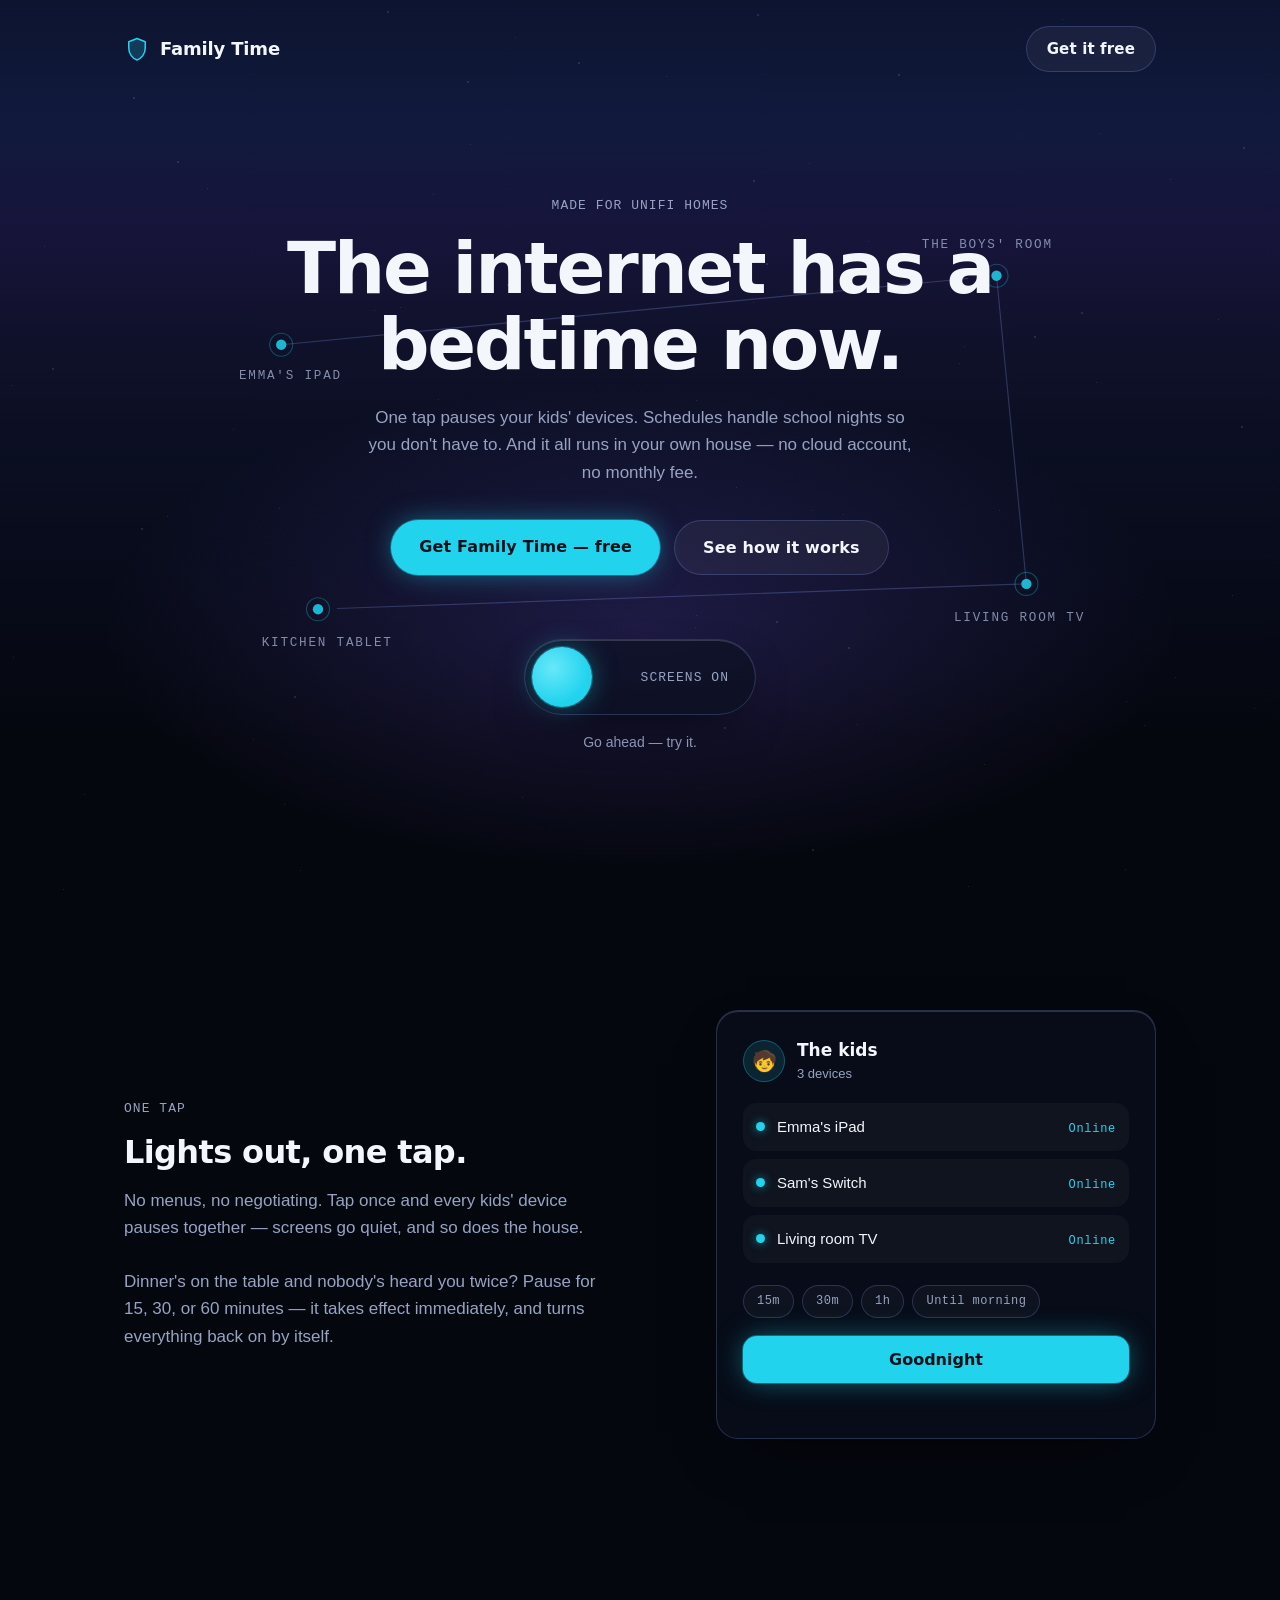
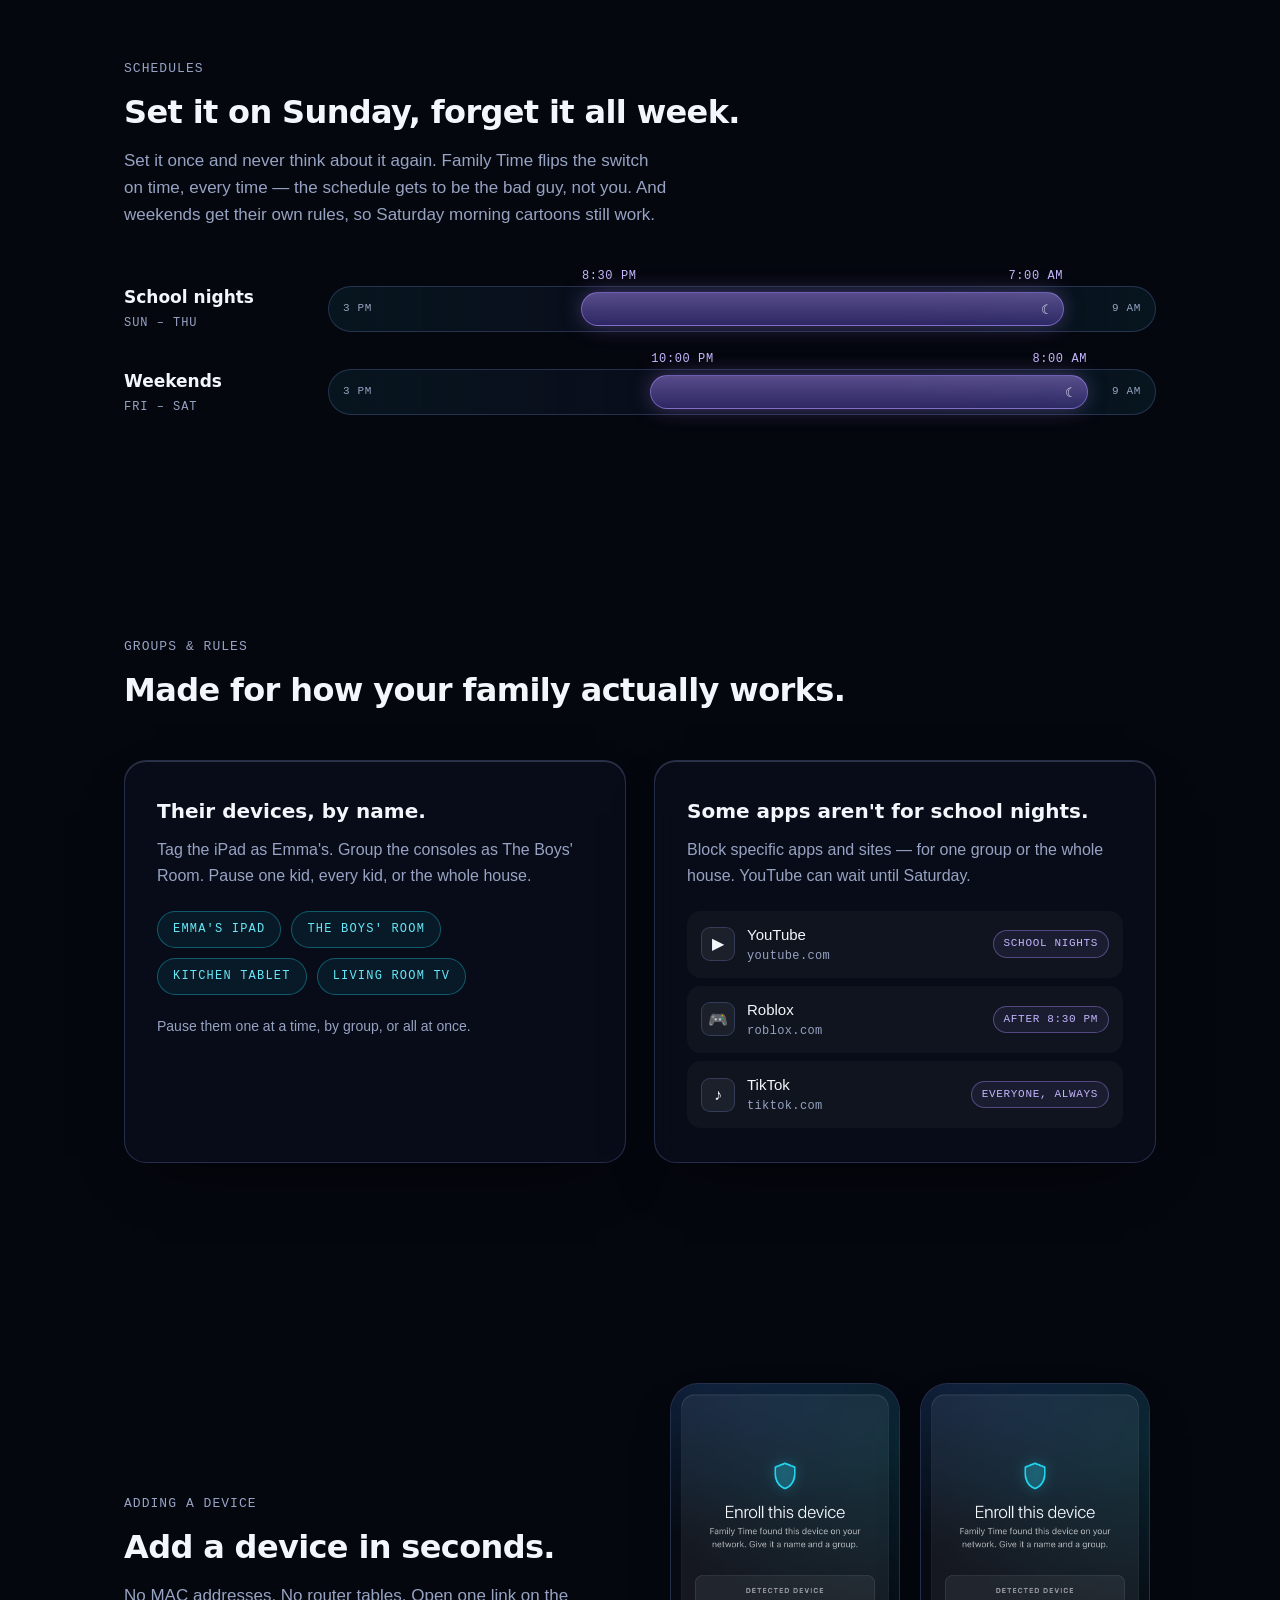
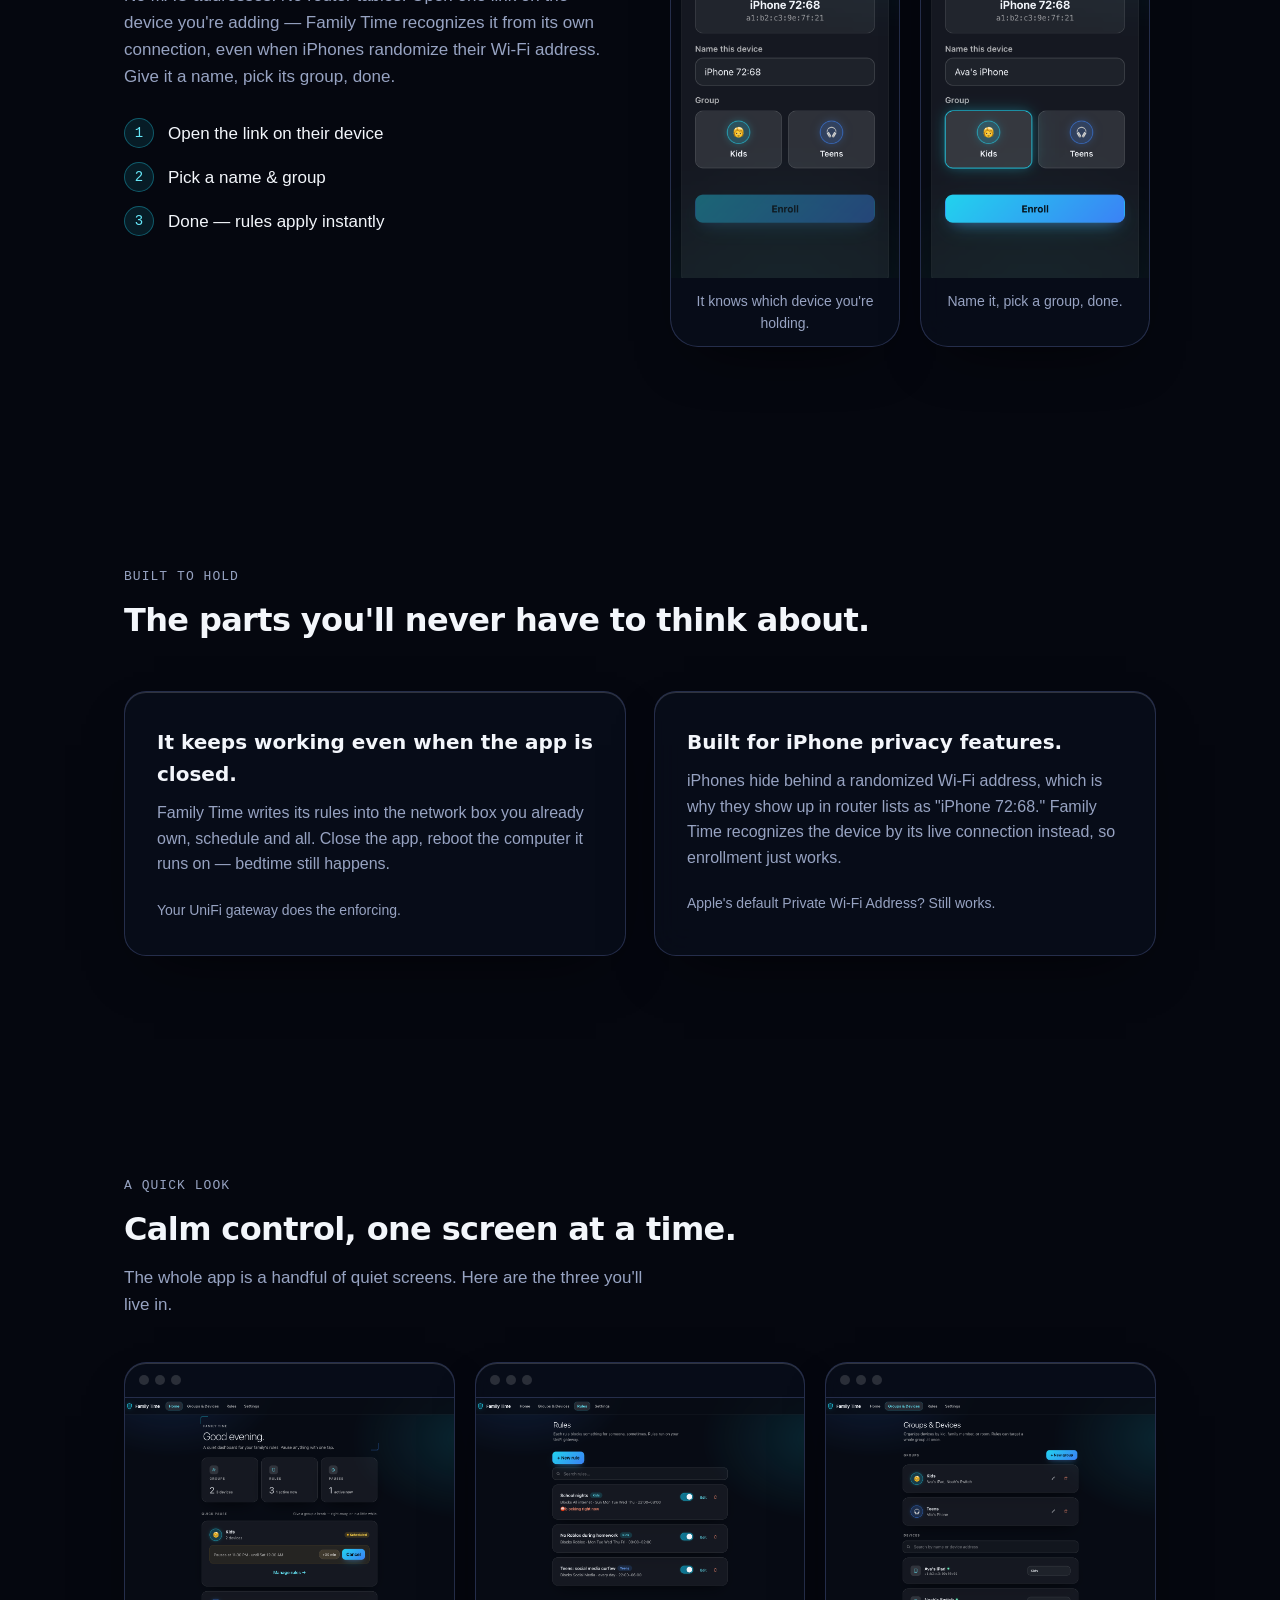
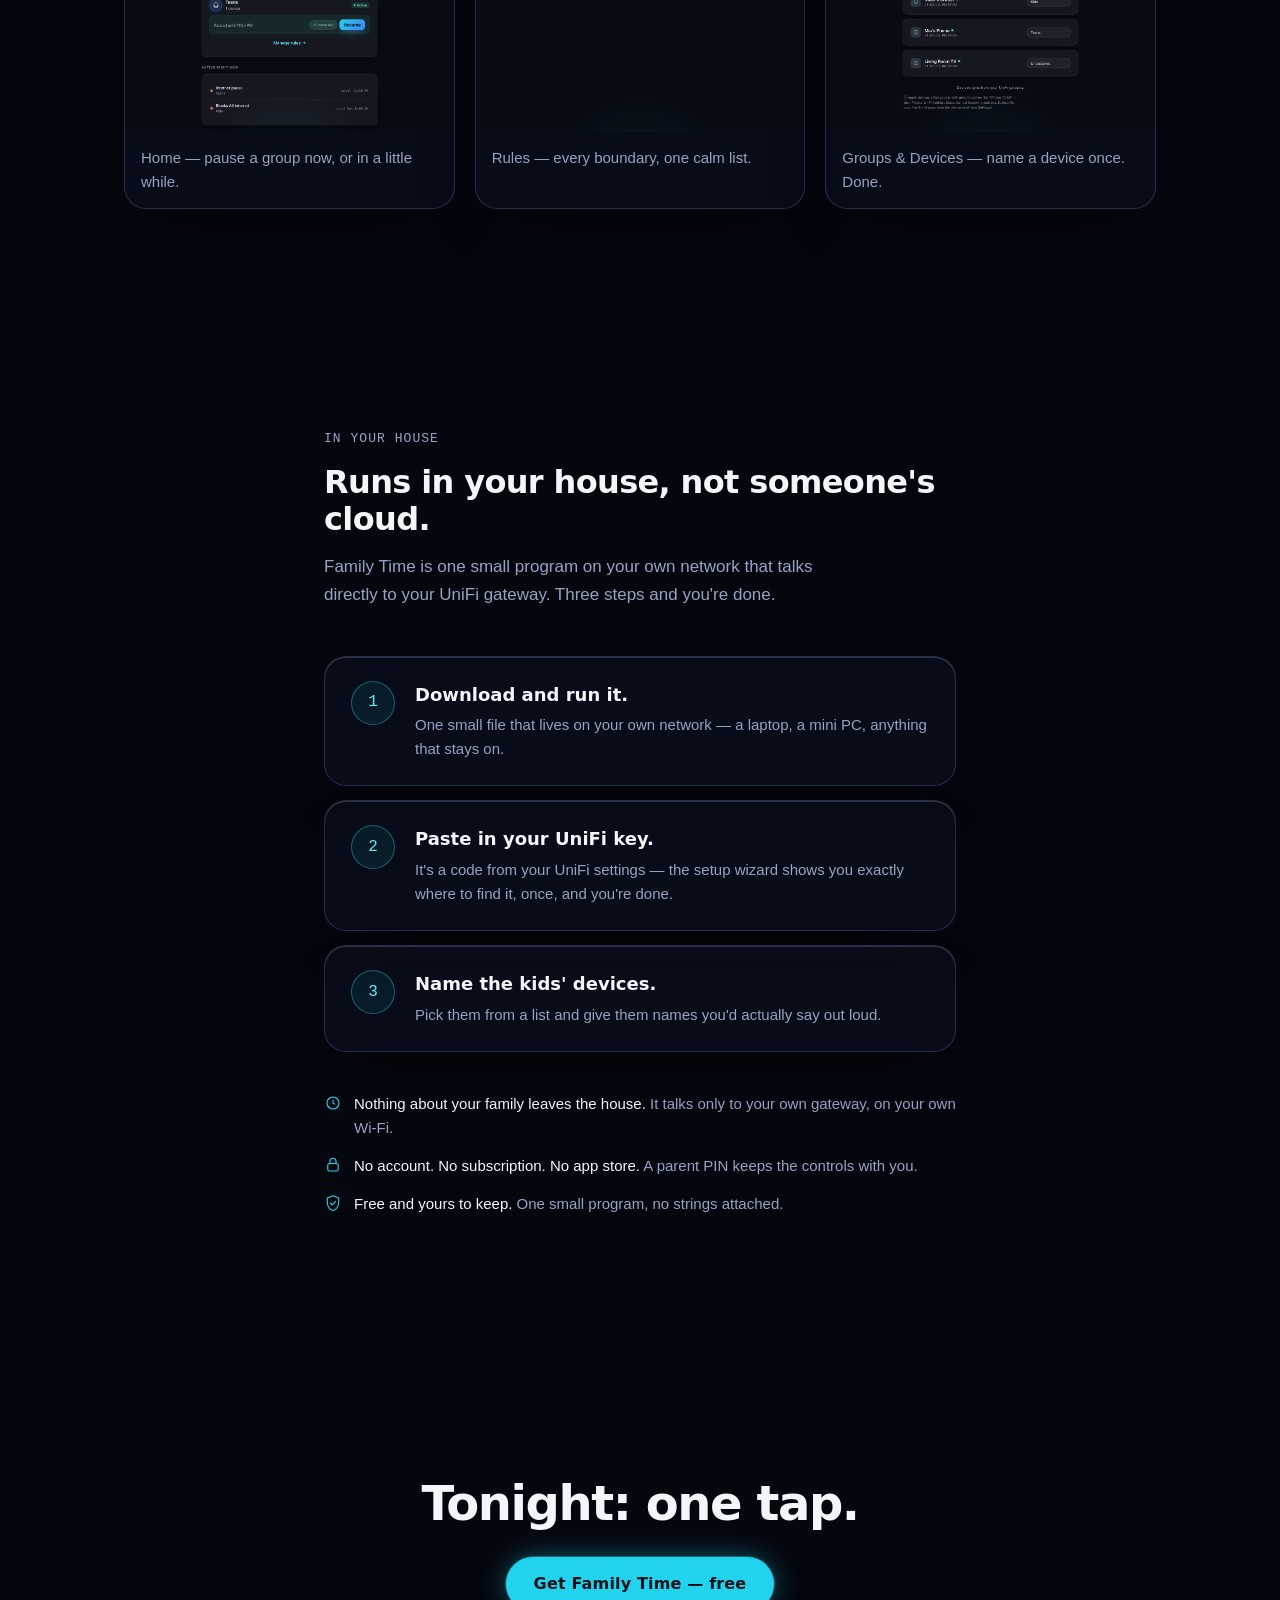
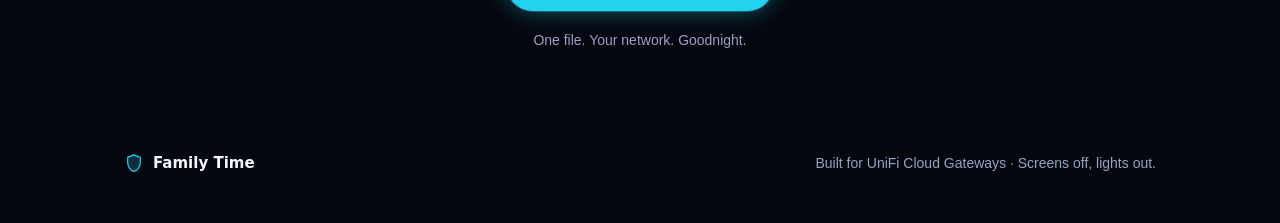
==== landing/index.html @ 425d3c1a "initial commit" ====
<!doctype html>
<html lang="en">
<head>
<meta charset="utf-8">
<meta name="viewport" content="width=device-width, initial-scale=1">
<meta name="theme-color" content="#05070f">
<meta name="description" content="Family Time — one-tap screen-time control for homes with a UniFi gateway. Pause kids' devices, set school-night schedules, block apps by name. No cloud, no subscription.">
<title>Family Time — the internet has a bedtime now</title>
<link rel="icon" href="data:image/svg+xml,%3Csvg xmlns='http://www.w3.org/2000/svg' viewBox='0 0 32 32'%3E%3Crect width='32' height='32' rx='8' fill='%23070b14'/%3E%3Cpath d='M16 5L8 8v6c0 6 3.4 10 8 11.5C20.6 24 24 20 24 14V8l-8-3z' fill='%2322d3ee' fill-opacity='0.28' stroke='%2322d3ee' stroke-width='1.6'/%3E%3C/svg%3E">
<style>
/* ---------- tokens ---------- */
:root{
  --void:#05070f;
  --void-2:#0a0f1c;
  --panel:rgba(11,17,32,.62);
  --panel-solid:#0b1120;
  --text:#f3f6fb;
  --dim:#97a3c2;
  --cyan:#22d3ee;
  --cyan-bright:#67e8f9;
  --violet:#a78bfa;
  --violet-bright:#c4b5fd;
  --edge:rgba(143,165,255,.22);
  --edge-hi:rgba(255,255,255,.16);
  --ink:#06121a;
  --font-display:"Space Grotesk","Avenir Next","Segoe UI Variable Display",system-ui,sans-serif;
  --font-body:Inter,-apple-system,BlinkMacSystemFont,"Segoe UI",Roboto,sans-serif;
  --font-mono:ui-monospace,"SF Mono","Cascadia Code",Menlo,Consolas,monospace;
  --radius-lg:22px;
  --radius-md:14px;
  --glow-cyan:0 0 0 1px rgba(34,211,238,.35),0 0 28px -4px rgba(34,211,238,.55);
  --glow-violet:0 0 0 1px rgba(167,139,250,.35),0 0 28px -4px rgba(167,139,250,.55);
  --dur-sky:1.6s;
}
*{margin:0;padding:0;box-sizing:border-box}
html{scroll-behavior:smooth}
body{
  background:var(--void);
  color:var(--text);
  font-family:var(--font-body);
  font-size:1.0625rem;
  line-height:1.6;
  overflow-x:hidden;
}
::selection{background:rgba(34,211,238,.35)}

/* ---------- the sky ---------- */
.sky{
  position:absolute;inset:0;z-index:-3;
  background:
    linear-gradient(180deg,
      #0d1430 0%,
      #111a3d 14%,
      #17143a 26%,
      #0e1128 40%,
      #080c1c 60%,
      var(--void) 82%);
}
.sky::after{ /* violet dusk horizon low in the hero */
  content:"";position:absolute;left:0;right:0;top:38vh;height:70vh;
  background:radial-gradient(60% 55% at 50% 45%,rgba(124,93,250,.20),transparent 70%);
}
.sky-night{
  position:fixed;inset:0;z-index:-2;pointer-events:none;
  background:radial-gradient(120% 90% at 50% 0%,#070b17 0%,var(--void) 60%);
  opacity:0;transition:opacity var(--dur-sky) ease;
}
body.asleep .sky-night{opacity:.94}
.stars{position:fixed;inset:0;z-index:-1;pointer-events:none}
.stars span{
  position:absolute;border-radius:50%;
  background:#dbe6ff;
  opacity:.16;
  transition:opacity 1.2s ease;
}
body.asleep .stars span{opacity:var(--o,.9)}
@keyframes twinkle{0%,100%{transform:scale(1)}50%{transform:scale(.45)}}
body.asleep .stars span.tw{animation:twinkle 4s ease-in-out infinite}

/* ---------- shared layout ---------- */
.wrap{max-width:1080px;margin:0 auto;padding:0 24px}
section{padding:110px 0}
.eyebrow{
  font-family:var(--font-mono);font-size:.8125rem;font-weight:500;
  letter-spacing:.08em;text-transform:uppercase;color:var(--dim);
  margin-bottom:14px;
}
h1,h2,h3{font-family:var(--font-display);font-weight:600;color:var(--text)}
h2{font-size:2rem;letter-spacing:-.02em;line-height:1.15;margin-bottom:16px}
h3{font-size:1.25rem;margin-bottom:10px}
.lede{color:var(--dim);max-width:34rem}
.lede b{color:var(--text);font-weight:500}

/* glass panel */
.glass{
  background:var(--panel);
  -webkit-backdrop-filter:blur(16px);backdrop-filter:blur(16px);
  border:1px solid var(--edge);
  border-radius:var(--radius-lg);
  box-shadow:0 24px 60px -30px rgba(0,0,0,.8),inset 0 1px 0 var(--edge-hi);
}

/* buttons */
.btn{
  display:inline-block;font-family:var(--font-display);font-weight:600;
  font-size:1rem;text-decoration:none;border-radius:999px;
  padding:14px 28px;letter-spacing:.01em;cursor:pointer;border:0;
  transition:transform .2s ease,box-shadow .2s ease,background .2s ease;
}
.btn-primary{background:var(--cyan);color:var(--ink);box-shadow:var(--glow-cyan)}
.btn-primary:hover{background:var(--cyan-bright);transform:translateY(-2px)}
.btn-ghost{
  background:rgba(255,255,255,.05);color:var(--text);
  border:1px solid var(--edge);
  -webkit-backdrop-filter:blur(12px);backdrop-filter:blur(12px);
}
.btn-ghost:hover{border-color:rgba(143,165,255,.45);transform:translateY(-2px)}
a:focus-visible,button:focus-visible{outline:2px solid var(--cyan);outline-offset:3px;border-radius:8px}
.btn:focus-visible{border-radius:999px}

/* ---------- nav ---------- */
nav{position:absolute;top:0;left:0;right:0;z-index:10;padding:26px 0}
nav .wrap{display:flex;align-items:center;justify-content:space-between}
.brand{display:flex;align-items:center;gap:10px;text-decoration:none}
.brand svg{display:block}
.wordmark{font-family:var(--font-display);font-weight:600;font-size:1.125rem;color:var(--text);letter-spacing:-.01em}
.nav-cta{font-size:.9375rem;padding:10px 20px}

/* ---------- hero ---------- */
.hero{
  min-height:100svh;display:flex;flex-direction:column;justify-content:center;
  text-align:center;position:relative;padding:140px 0 90px;
}
.hero h1{
  font-size:clamp(2.6rem,6vw,4.5rem);
  letter-spacing:-.03em;line-height:1.05;
  max-width:15ch;margin:0 auto 22px;
}
.hero .lede{margin:0 auto 34px}
.hero-ctas{display:flex;gap:14px;justify-content:center;flex-wrap:wrap;margin-bottom:64px}

/* constellation behind hero copy */
.constellation{
  position:absolute;inset:0;z-index:-1;pointer-events:none;
  display:flex;align-items:center;justify-content:center;
}
.constellation svg{width:min(920px,96vw);height:auto;opacity:.85}
.c-line{
  stroke:rgba(143,165,255,.30);stroke-width:1;
  stroke-dasharray:600;stroke-dashoffset:0;
  transition:opacity var(--dur-sky) ease;
}
body.asleep .c-line{opacity:.3}
.c-star{fill:var(--cyan);transition:fill .5s ease}
.c-halo{fill:none;stroke:rgba(34,211,238,.35);transition:stroke .5s ease}
body.asleep .c-star{fill:var(--violet)}
body.asleep .c-halo{stroke:rgba(167,139,250,.4)}
body.asleep .c-star.d2,body.asleep .c-halo.d2{transition-delay:.15s}
body.asleep .c-star.d3,body.asleep .c-halo.d3{transition-delay:.3s}
body.asleep .c-star.d4,body.asleep .c-halo.d4{transition-delay:.45s}
.c-label{
  font-family:var(--font-mono);font-size:11px;letter-spacing:.14em;
  fill:#97a3c2;
}

/* ---------- goodnight switch ---------- */
.gn-zone{display:flex;flex-direction:column;align-items:center;gap:16px}
.gn-switch{
  position:relative;width:232px;height:76px;border-radius:999px;
  background:var(--panel);
  -webkit-backdrop-filter:blur(16px);backdrop-filter:blur(16px);
  border:1px solid var(--edge);
  box-shadow:0 18px 50px -22px rgba(0,0,0,.85),inset 0 1px 0 var(--edge-hi);
  cursor:pointer;
}
.gn-label{
  position:absolute;top:50%;transform:translateY(-50%);
  font-family:var(--font-mono);font-size:.8125rem;font-weight:500;
  letter-spacing:.08em;text-transform:uppercase;color:var(--dim);
  transition:opacity .4s ease;white-space:nowrap;
}
.gn-label-on{right:26px;opacity:1}
.gn-label-bed{left:26px;opacity:0}
body.asleep .gn-label-on{opacity:0}
body.asleep .gn-label-bed{opacity:1}
.gn-thumb{
  position:absolute;top:7px;left:7px;width:60px;height:60px;border-radius:50%;
  background:radial-gradient(circle at 35% 35%,var(--cyan-bright),var(--cyan) 65%);
  box-shadow:var(--glow-cyan);
  overflow:hidden;
  transition:transform .6s cubic-bezier(.5,0,.2,1),background .6s ease,box-shadow .6s ease;
}
.gn-thumb::after{ /* the shadow disc that carves the crescent */
  content:"";position:absolute;top:0;left:0;width:60px;height:60px;border-radius:50%;
  background:var(--panel-solid);
  transform:translate(64px,-64px);
  transition:transform .6s cubic-bezier(.5,0,.2,1);
}
body.asleep .gn-thumb{
  transform:translateX(157px);
  background:radial-gradient(circle at 35% 35%,var(--violet-bright),var(--violet) 65%);
  box-shadow:var(--glow-violet);
}
body.asleep .gn-thumb::after{transform:translate(20px,-14px)}
.gn-hint{font-size:.875rem;color:var(--dim)}

/* ---------- section 2: one tap + app mock ---------- */
.split{display:grid;grid-template-columns:1fr 1fr;gap:64px;align-items:center}
.mock{padding:26px;max-width:440px;justify-self:end;width:100%}
.mock-head{display:flex;align-items:center;gap:12px;margin-bottom:18px}
.avatar{
  width:42px;height:42px;border-radius:50%;display:flex;align-items:center;justify-content:center;
  font-size:20px;background:rgba(34,211,238,.12);border:1px solid rgba(34,211,238,.3);
}
.mock-head h3{margin:0;font-size:1.0625rem}
.mock-head .sub{font-size:.8125rem;color:var(--dim)}
.badge{
  margin-left:auto;font-family:var(--font-mono);font-size:.6875rem;letter-spacing:.08em;
  text-transform:uppercase;color:var(--violet-bright);
  border:1px solid rgba(167,139,250,.4);border-radius:999px;padding:4px 10px;
  opacity:0;transition:opacity .5s ease;
}
body.asleep .badge{opacity:1}
.mock-rows{display:flex;flex-direction:column;gap:2px;margin-bottom:16px}
.mock-row{
  display:flex;align-items:center;gap:12px;padding:11px 12px;
  border-radius:var(--radius-md);background:rgba(255,255,255,.03);
  border:1px solid transparent;margin-bottom:6px;
}
.dot{width:9px;height:9px;border-radius:50%;background:var(--cyan);box-shadow:0 0 10px rgba(34,211,238,.6);transition:background .5s ease,box-shadow .5s ease}
body.asleep .dot{background:var(--violet);box-shadow:0 0 10px rgba(167,139,250,.6)}
body.asleep .mock-row:nth-child(2) .dot{transition-delay:.12s}
body.asleep .mock-row:nth-child(3) .dot{transition-delay:.24s}
.mock-row p{font-size:.9375rem}
.dstate{margin-left:auto;font-family:var(--font-mono);font-size:.75rem;letter-spacing:.06em;position:relative;width:56px;text-align:right;height:1.1em}
.dstate span{position:absolute;right:0;top:0;transition:opacity .5s ease}
.dstate .on{color:var(--cyan);opacity:1}
.dstate .off{color:var(--violet-bright);opacity:0}
body.asleep .dstate .on{opacity:0}
body.asleep .dstate .off{opacity:1}
.chips{display:flex;gap:8px;flex-wrap:wrap;margin-bottom:18px}
.chip{
  font-family:var(--font-mono);font-size:.75rem;letter-spacing:.04em;color:var(--dim);
  border:1px solid var(--edge);border-radius:999px;padding:6px 13px;
  background:rgba(255,255,255,.03);
}
.mock-btn{
  width:100%;padding:14px;border-radius:var(--radius-md);border:0;cursor:pointer;
  font-family:var(--font-display);font-weight:600;font-size:1rem;
  background:var(--cyan);color:var(--ink);box-shadow:var(--glow-cyan);
  transition:background .5s ease,box-shadow .5s ease,color .5s ease;
  position:relative;
}
body.asleep .mock-btn{background:var(--violet);box-shadow:var(--glow-violet);color:#160f2e}
.mock-btn .bl{position:absolute;inset:0;display:flex;align-items:center;justify-content:center;transition:opacity .4s ease}
.mock-btn .bl-good{opacity:1}
.mock-btn .bl-resume{opacity:0}
body.asleep .mock-btn .bl-good{opacity:0}
body.asleep .mock-btn .bl-resume{opacity:1}
.mock-note{
  text-align:center;font-size:.8125rem;color:var(--dim);
  margin-top:14px;margin-bottom:-6px;opacity:0;transition:opacity .6s ease .5s;
}
body.asleep .mock-note{opacity:1}

/* ---------- section 3: schedules ---------- */
.timelines{display:flex;flex-direction:column;gap:34px;margin-top:56px}
.tl-row{display:grid;grid-template-columns:180px 1fr;gap:24px;align-items:center}
.tl-name{font-family:var(--font-display);font-weight:600;font-size:1.0625rem}
.tl-name small{display:block;font-family:var(--font-mono);font-weight:400;font-size:.75rem;letter-spacing:.08em;color:var(--dim);margin-top:3px;text-transform:uppercase}
.tl-track{
  position:relative;height:46px;border-radius:999px;
  background:linear-gradient(90deg,rgba(34,211,238,.07),rgba(11,17,32,.75) 35%,rgba(11,17,32,.75) 70%,rgba(34,211,238,.07));
  border:1px solid var(--edge);
}
.tl-tick{
  position:absolute;top:50%;transform:translateY(-50%);
  font-family:var(--font-mono);font-size:.6875rem;letter-spacing:.06em;color:var(--dim);
}
.tl-tick.l{left:14px}
.tl-tick.r{right:14px}
.tl-window{
  position:absolute;top:5px;bottom:5px;left:var(--start);width:var(--w);
  border-radius:999px;
  background:linear-gradient(180deg,rgba(167,139,250,.5),rgba(124,93,250,.32));
  border:1px solid rgba(167,139,250,.55);
  box-shadow:0 0 22px -4px rgba(167,139,250,.5);
  transform:scaleX(0);transform-origin:left center;
  transition:transform 1.1s cubic-bezier(.4,0,.2,1);
}
.inview .tl-window{transform:scaleX(1)}
.tl-time{
  position:absolute;top:-26px;font-family:var(--font-mono);font-size:.75rem;
  letter-spacing:.05em;color:var(--violet-bright);white-space:nowrap;
  opacity:0;transition:opacity .6s ease .7s;
}
.inview .tl-time{opacity:1}
.tl-time.l{left:0}
.tl-time.r{right:0}
.tl-moon{position:absolute;right:10px;top:50%;transform:translateY(-50%);font-size:13px;line-height:1;opacity:.9}

/* ---------- section 4: two cards ---------- */
.cards2{display:grid;grid-template-columns:1fr 1fr;gap:28px;margin-top:52px}
.card{padding:34px 32px}
.card .lede{font-size:1rem;margin-bottom:22px}
.tagchips{display:flex;flex-wrap:wrap;gap:10px;margin-bottom:20px}
.tagchip{
  font-family:var(--font-mono);font-size:.75rem;letter-spacing:.1em;
  color:var(--cyan-bright);border:1px solid rgba(34,211,238,.35);
  background:rgba(34,211,238,.07);border-radius:999px;padding:8px 15px;
}
.foot-note{font-size:.875rem;color:var(--dim)}
.block-list{list-style:none;display:flex;flex-direction:column;gap:8px}
.block-list li{
  display:flex;align-items:center;gap:12px;padding:12px 14px;
  border-radius:var(--radius-md);background:rgba(255,255,255,.03);
}
.block-list .site{font-size:.9375rem}
.block-list .site small{display:block;font-family:var(--font-mono);font-size:.75rem;color:var(--dim);letter-spacing:.03em}
.rule-tag{
  margin-left:auto;font-family:var(--font-mono);font-size:.6875rem;letter-spacing:.06em;
  text-transform:uppercase;color:var(--violet-bright);
  border:1px solid rgba(167,139,250,.4);background:rgba(167,139,250,.08);
  border-radius:999px;padding:4px 10px;white-space:nowrap;
}
.b-ico{width:34px;height:34px;border-radius:9px;display:flex;align-items:center;justify-content:center;font-size:16px;background:rgba(255,255,255,.05);border:1px solid var(--edge)}

/* ---------- section 5: how it works ---------- */
.how{max-width:680px;margin:0 auto}
.steps{counter-reset:step;display:flex;flex-direction:column;gap:14px;margin:48px 0 40px}
.step{display:flex;gap:20px;padding:24px 26px}
.step-n{
  counter-increment:step;flex:none;width:44px;height:44px;border-radius:50%;
  display:flex;align-items:center;justify-content:center;
  font-family:var(--font-mono);font-size:1rem;color:var(--cyan-bright);
  border:1px solid rgba(34,211,238,.4);background:rgba(34,211,238,.08);
}
.step-n::before{content:counter(step)}
.step h3{font-size:1.125rem;margin-bottom:4px}
.step p{color:var(--dim);font-size:.9375rem}
.trust{list-style:none;display:flex;flex-direction:column;gap:14px}
.trust li{display:flex;gap:12px;color:var(--dim);font-size:.9375rem;align-items:flex-start}
.trust li b{color:var(--text);font-weight:500}
.trust .t-ico{flex:none;margin-top:2px}

/* ---------- final ---------- */
.final{text-align:center;padding:150px 0 60px}
.final h2{font-size:clamp(2rem,4.5vw,3rem);letter-spacing:-.03em;margin-bottom:26px}
.final .gn-hint{margin-top:18px}
footer{padding:40px 0 48px}
footer .wrap{display:flex;align-items:center;justify-content:space-between;gap:16px;flex-wrap:wrap}
footer p{font-size:.875rem;color:var(--dim)}
footer .fbrand{display:flex;align-items:center;gap:9px}
footer .fbrand span{font-family:var(--font-display);font-weight:600;font-size:.9375rem;color:var(--text)}

/* ---------- reveal on load / scroll ---------- */
@keyframes fadeUp{from{opacity:0;transform:translateY(8px)}to{opacity:1;transform:none}}
.rise{animation:fadeUp .7s ease both}
.rise.r2{animation-delay:.06s}
.rise.r3{animation-delay:.12s}
.rise.r4{animation-delay:.18s}
.rise.r5{animation-delay:.24s}
@keyframes drawline{from{stroke-dashoffset:600}to{stroke-dashoffset:0}}
.c-line{animation:drawline 1.2s ease .3s both}

/* ---------- reduced motion ---------- */
@media (prefers-reduced-motion:reduce){
  html{scroll-behavior:auto}
  *,*::before,*::after{transition-duration:.15s !important;animation:none !important}
  .rise{opacity:1;transform:none}
  .c-line{stroke-dashoffset:0}
  .tl-window{transform:scaleX(1)}
  .tl-time{opacity:1}
}

/* ---------- responsive ---------- */
@media (max-width:860px){
  section{padding:80px 0}
  .split{grid-template-columns:1fr;gap:44px}
  .mock{justify-self:stretch;max-width:none}
  .cards2{grid-template-columns:1fr}
  .tl-row{grid-template-columns:1fr;gap:36px}
  .tl-name{margin-bottom:-22px}
  .constellation svg{opacity:.4}
  .hero{padding-top:120px}
}
@media (max-width:480px){
  .hero h1{font-size:2.35rem}
  .hero-ctas .btn{width:100%;text-align:center}
  .step{flex-direction:column;gap:12px}
}

/* ---------- screens: gallery + enrollment ---------- */
.shots{display:grid;grid-template-columns:repeat(3,1fr);gap:20px;margin-top:44px}
.shot{overflow:hidden;padding:0;margin:0}
.shot-bar{display:flex;gap:6px;padding:12px 14px;border-bottom:1px solid var(--edge)}
.shot-bar span{width:10px;height:10px;border-radius:50%;background:rgba(255,255,255,.14)}
.shot img{display:block;width:100%;height:auto}
.shot figcaption{padding:14px 16px;color:var(--dim);font-size:.9375rem}
.enroll-grid{display:grid;grid-template-columns:1fr 1fr;gap:48px;align-items:center}
.enroll-steps{list-style:none;margin-top:28px;display:grid;gap:14px}
.enroll-steps li{display:flex;align-items:center;gap:14px;color:var(--text)}
.enroll-step-n{width:30px;height:30px;border-radius:50%;flex:none;display:inline-flex;align-items:center;justify-content:center;
  font-family:var(--font-mono);font-size:.875rem;color:var(--cyan-bright);
  background:rgba(34,211,238,.10);border:1px solid rgba(34,211,238,.35)}
.enroll-shots{display:flex;gap:20px;justify-content:center}
.phone{overflow:hidden;padding:0;margin:0;max-width:230px;border-radius:28px}
.phone img{display:block;width:100%;height:auto}
.phone figcaption{padding:12px 14px;color:var(--dim);font-size:.875rem;text-align:center}
@media (max-width:880px){
  .shots{grid-template-columns:1fr}
  .enroll-grid{grid-template-columns:1fr;gap:36px}
  .enroll-shots{flex-wrap:wrap}
}
</style>
</head>
<body>

<div class="sky" aria-hidden="true"></div>
<div class="sky-night" aria-hidden="true"></div>
<div class="stars" id="stars" aria-hidden="true"></div>

<nav>
  <div class="wrap">
    <a class="brand" href="#">
      <svg viewBox="0 0 24 24" width="26" height="26" fill="none" aria-hidden="true"><path d="M12 2.3L4.4 5.3V11C4.4 16.4 7.8 20.9 12 22.1C16.2 20.9 19.6 16.4 19.6 11V5.3L12 2.3Z" fill="#22d3ee" fill-opacity="0.2" stroke="#22d3ee" stroke-width="1.4" stroke-linejoin="round"/></svg>
      <span class="wordmark">Family Time</span>
    </a>
    <a class="btn btn-ghost nav-cta" href="#how">Get it free</a>
  </div>
</nav>

<!-- ============ HERO ============ -->
<header class="hero">
  <div class="constellation" aria-hidden="true">
    <svg viewBox="0 0 800 420">
      <line class="c-line" x1="88" y1="118" x2="710" y2="58"/>
      <line class="c-line" x1="710" y1="58" x2="736" y2="326"/>
      <line class="c-line" x1="736" y1="326" x2="120" y2="348"/>
      <circle class="c-halo d1" cx="88" cy="118" r="10"/>
      <circle class="c-star d1" cx="88" cy="118" r="4.5"/>
      <text class="c-label" x="96" y="148" text-anchor="middle">EMMA'S IPAD</text>
      <circle class="c-halo d2" cx="710" cy="58" r="10"/>
      <circle class="c-star d2" cx="710" cy="58" r="4.5"/>
      <text class="c-label" x="702" y="34" text-anchor="middle">THE BOYS' ROOM</text>
      <circle class="c-halo d3" cx="736" cy="326" r="10"/>
      <circle class="c-star d3" cx="736" cy="326" r="4.5"/>
      <text class="c-label" x="730" y="358" text-anchor="middle">LIVING ROOM TV</text>
      <circle class="c-halo d4" cx="120" cy="348" r="10"/>
      <circle class="c-star d4" cx="120" cy="348" r="4.5"/>
      <text class="c-label" x="128" y="380" text-anchor="middle">KITCHEN TABLET</text>
    </svg>
  </div>
  <div class="wrap">
    <p class="eyebrow rise">Made for UniFi homes</p>
    <h1 class="rise r2">The internet has a bedtime now.</h1>
    <p class="lede rise r3" style="text-align:center">One tap pauses your kids' devices. Schedules handle school nights so you don't have to. And it all runs in your own house — no cloud account, no monthly fee.</p>
    <div class="hero-ctas rise r4">
      <a class="btn btn-primary" href="#how">Get Family Time — free</a>
      <a class="btn btn-ghost" href="#onetap">See how it works</a>
    </div>
    <div class="gn-zone rise r5">
      <button class="gn-switch" id="gnSwitch" aria-pressed="false" aria-label="Goodnight switch">
        <span class="gn-label gn-label-bed">Bedtime</span>
        <span class="gn-label gn-label-on">Screens on</span>
        <span class="gn-thumb" aria-hidden="true"></span>
      </button>
      <p class="gn-hint">Go ahead — try it.</p>
    </div>
  </div>
</header>

<!-- ============ ONE TAP ============ -->
<section id="onetap">
  <div class="wrap split">
    <div>
      <p class="eyebrow">One tap</p>
      <h2>Lights out, one tap.</h2>
      <p class="lede">No menus, no negotiating. Tap once and every kids' device pauses together — screens go quiet, and so does the house.</p>
      <br>
      <p class="lede">Dinner's on the table and nobody's heard you twice? Pause for 15, 30, or 60 minutes — it takes effect immediately, and turns everything back on by itself.</p>
    </div>
    <div class="mock glass" aria-label="Preview of the Family Time app">
      <div class="mock-head">
        <span class="avatar" aria-hidden="true">🧒</span>
        <div>
          <h3>The kids</h3>
          <p class="sub">3 devices</p>
        </div>
        <span class="badge">Asleep</span>
      </div>
      <div class="mock-rows">
        <div class="mock-row">
          <span class="dot" aria-hidden="true"></span>
          <p>Emma's iPad</p>
          <span class="dstate"><span class="on">Online</span><span class="off">Asleep</span></span>
        </div>
        <div class="mock-row">
          <span class="dot" aria-hidden="true"></span>
          <p>Sam's Switch</p>
          <span class="dstate"><span class="on">Online</span><span class="off">Asleep</span></span>
        </div>
        <div class="mock-row">
          <span class="dot" aria-hidden="true"></span>
          <p>Living room TV</p>
          <span class="dstate"><span class="on">Online</span><span class="off">Asleep</span></span>
        </div>
      </div>
      <div class="chips" aria-hidden="true">
        <span class="chip">15m</span><span class="chip">30m</span><span class="chip">1h</span><span class="chip">Until morning</span>
      </div>
      <button class="mock-btn" id="mockBtn" aria-pressed="false" aria-label="Goodnight — pause these devices">
        <span class="bl bl-good">Goodnight</span>
        <span class="bl bl-resume">Resume</span>
        &nbsp;
      </button>
      <p class="mock-note" aria-hidden="true">That's it. That's the whole app.</p>
    </div>
  </div>
</section>

<!-- ============ SCHEDULES ============ -->
<section id="schedules">
  <div class="wrap">
    <p class="eyebrow">Schedules</p>
    <h2>Set it on Sunday, forget it all week.</h2>
    <p class="lede">Set it once and never think about it again. Family Time flips the switch on time, every time — the schedule gets to be the bad guy, not you. And weekends get their own rules, so Saturday morning cartoons still work.</p>
    <div class="timelines" id="tl">
      <div class="tl-row">
        <p class="tl-name">School nights<small>Sun – Thu</small></p>
        <div class="tl-track">
          <span class="tl-tick l" aria-hidden="true">3 PM</span>
          <div class="tl-window" style="--start:30.5%;--w:58.5%">
            <span class="tl-time l">8:30 PM</span>
            <span class="tl-time r">7:00 AM</span>
            <span class="tl-moon" aria-hidden="true">☾</span>
          </div>
          <span class="tl-tick r" aria-hidden="true">9 AM</span>
        </div>
      </div>
      <div class="tl-row">
        <p class="tl-name">Weekends<small>Fri – Sat</small></p>
        <div class="tl-track">
          <span class="tl-tick l" aria-hidden="true">3 PM</span>
          <div class="tl-window" style="--start:38.9%;--w:53%">
            <span class="tl-time l">10:00 PM</span>
            <span class="tl-time r">8:00 AM</span>
            <span class="tl-moon" aria-hidden="true">☾</span>
          </div>
          <span class="tl-tick r" aria-hidden="true">9 AM</span>
        </div>
      </div>
    </div>
  </div>
</section>

<!-- ============ DEVICES & BLOCKING ============ -->
<section id="devices">
  <div class="wrap">
    <p class="eyebrow">Groups &amp; rules</p>
    <h2>Made for how your family actually works.</h2>
    <div class="cards2">
      <div class="card glass">
        <h3>Their devices, by name.</h3>
        <p class="lede">Tag the iPad as Emma's. Group the consoles as The Boys' Room. Pause one kid, every kid, or the whole house.</p>
        <div class="tagchips" aria-hidden="true">
          <span class="tagchip">EMMA'S IPAD</span>
          <span class="tagchip">THE BOYS' ROOM</span>
          <span class="tagchip">KITCHEN TABLET</span>
          <span class="tagchip">LIVING ROOM TV</span>
        </div>
        <p class="foot-note">Pause them one at a time, by group, or all at once.</p>
      </div>
      <div class="card glass">
        <h3>Some apps aren't for school nights.</h3>
        <p class="lede">Block specific apps and sites — for one group or the whole house. YouTube can wait until Saturday.</p>
        <ul class="block-list">
          <li><span class="b-ico" aria-hidden="true">▶</span><span class="site">YouTube<small>youtube.com</small></span><span class="rule-tag">School nights</span></li>
          <li><span class="b-ico" aria-hidden="true">🎮</span><span class="site">Roblox<small>roblox.com</small></span><span class="rule-tag">After 8:30 PM</span></li>
          <li><span class="b-ico" aria-hidden="true">♪</span><span class="site">TikTok<small>tiktok.com</small></span><span class="rule-tag">Everyone, always</span></li>
        </ul>
      </div>
    </div>
  </div>
</section>

<!-- ============ ENROLLMENT ============ -->
<section id="enroll">
  <div class="wrap enroll-grid">
    <div>
      <p class="eyebrow">Adding a device</p>
      <h2>Add a device in seconds.</h2>
      <p class="lede">No MAC addresses. No router tables. Open one link on the device you're adding — Family Time recognizes it from its own connection, even when iPhones randomize their Wi-Fi address. Give it a name, pick its group, done.</p>
      <ol class="enroll-steps">
        <li><span class="enroll-step-n" aria-hidden="true">1</span>Open the link on their device</li>
        <li><span class="enroll-step-n" aria-hidden="true">2</span>Pick a name &amp; group</li>
        <li><span class="enroll-step-n" aria-hidden="true">3</span>Done — rules apply instantly</li>
      </ol>
    </div>
    <div class="enroll-shots">
      <figure class="phone glass">
        <img src="assets/enroll-found.png" width="390" height="844" loading="lazy" decoding="async"
             alt="Enrollment screen on a phone: Family Time found the visiting device and shows iPhone 72:68 with its network details.">
        <figcaption>It knows which device you're holding.</figcaption>
      </figure>
      <figure class="phone glass">
        <img src="assets/enroll-ready.png" width="390" height="844" loading="lazy" decoding="async"
             alt="Enrollment screen with the device renamed to Ava's iPhone and the Kids group selected, ready to finish.">
        <figcaption>Name it, pick a group, done.</figcaption>
      </figure>
    </div>
  </div>
</section>

<!-- ============ QUIET DIFFERENTIATORS ============ -->
<section id="sturdy">
  <div class="wrap">
    <p class="eyebrow">Built to hold</p>
    <h2>The parts you'll never have to think about.</h2>
    <div class="cards2">
      <div class="card glass">
        <h3>It keeps working even when the app is closed.</h3>
        <p class="lede">Family Time writes its rules into the network box you already own, schedule and all. Close the app, reboot the computer it runs on — bedtime still happens.</p>
        <p class="foot-note">Your UniFi gateway does the enforcing.</p>
      </div>
      <div class="card glass">
        <h3>Built for iPhone privacy features.</h3>
        <p class="lede">iPhones hide behind a randomized Wi-Fi address, which is why they show up in router lists as "iPhone 72:68." Family Time recognizes the device by its live connection instead, so enrollment just works.</p>
        <p class="foot-note">Apple's default Private Wi-Fi Address? Still works.</p>
      </div>
    </div>
  </div>
</section>

<!-- ============ SEE IT ============ -->
<section id="peek">
  <div class="wrap">
    <p class="eyebrow">A quick look</p>
    <h2>Calm control, one screen at a time.</h2>
    <p class="lede">The whole app is a handful of quiet screens. Here are the three you'll live in.</p>
    <div class="shots">
      <figure class="shot glass">
        <div class="shot-bar" aria-hidden="true"><span></span><span></span><span></span></div>
        <img src="assets/home.png" width="1280" height="1300" loading="lazy" decoding="async"
             alt="Family Time home screen: quick-pause cards for each group with 15 minute, 30 minute, one hour, until-morning options, a Starting selector to schedule the pause for a little later, and a scheduled pause showing when it will begin.">
        <figcaption>Home — pause a group now, or in a little while.</figcaption>
      </figure>
      <figure class="shot glass">
        <div class="shot-bar" aria-hidden="true"><span></span><span></span><span></span></div>
        <img src="assets/rules.png" width="1280" height="1300" loading="lazy" decoding="async"
             alt="Family Time rules screen: a searchable list of family rules like school-night YouTube blocks with on-off toggles.">
        <figcaption>Rules — every boundary, one calm list.</figcaption>
      </figure>
      <figure class="shot glass">
        <div class="shot-bar" aria-hidden="true"><span></span><span></span><span></span></div>
        <img src="assets/groups.png" width="1280" height="1300" loading="lazy" decoding="async"
             alt="Family Time groups and devices screen: kids' devices tagged by name and organized into groups.">
        <figcaption>Groups &amp; Devices — name a device once. Done.</figcaption>
      </figure>
    </div>
  </div>
</section>

<!-- ============ HOW IT WORKS ============ -->
<section id="how">
  <div class="wrap how">
    <p class="eyebrow">In your house</p>
    <h2>Runs in your house, not someone's cloud.</h2>
    <p class="lede">Family Time is one small program on your own network that talks directly to your UniFi gateway. Three steps and you're done.</p>
    <div class="steps">
      <div class="step glass">
        <span class="step-n" aria-hidden="true"></span>
        <div>
          <h3>Download and run it.</h3>
          <p>One small file that lives on your own network — a laptop, a mini PC, anything that stays on.</p>
        </div>
      </div>
      <div class="step glass">
        <span class="step-n" aria-hidden="true"></span>
        <div>
          <h3>Paste in your UniFi key.</h3>
          <p>It's a code from your UniFi settings — the setup wizard shows you exactly where to find it, once, and you're done.</p>
        </div>
      </div>
      <div class="step glass">
        <span class="step-n" aria-hidden="true"></span>
        <div>
          <h3>Name the kids' devices.</h3>
          <p>Pick them from a list and give them names you'd actually say out loud.</p>
        </div>
      </div>
    </div>
    <ul class="trust">
      <li><svg class="t-ico" viewBox="0 0 24 24" width="18" height="18" fill="none" aria-hidden="true"><path d="M4 12a8 8 0 1116 0 8 8 0 01-16 0z" stroke="#22d3ee" stroke-width="1.5"/><path d="M12 8v4l2.5 1.5" stroke="#22d3ee" stroke-width="1.5" stroke-linecap="round"/></svg><span><b>Nothing about your family leaves the house.</b> It talks only to your own gateway, on your own Wi-Fi.</span></li>
      <li><svg class="t-ico" viewBox="0 0 24 24" width="18" height="18" fill="none" aria-hidden="true"><rect x="5" y="10" width="14" height="10" rx="2.5" stroke="#22d3ee" stroke-width="1.5"/><path d="M8 10V7a4 4 0 118 0v3" stroke="#22d3ee" stroke-width="1.5"/></svg><span><b>No account. No subscription. No app store.</b> A parent PIN keeps the controls with you.</span></li>
      <li><svg class="t-ico" viewBox="0 0 24 24" width="18" height="18" fill="none" aria-hidden="true"><path d="M12 2.3L4.4 5.3V11C4.4 16.4 7.8 20.9 12 22.1C16.2 20.9 19.6 16.4 19.6 11V5.3L12 2.3Z" stroke="#22d3ee" stroke-width="1.5" stroke-linejoin="round"/><path d="M8.7 12.3L11 14.6L15.4 9.8" stroke="#22d3ee" stroke-width="1.6" stroke-linecap="round" stroke-linejoin="round"/></svg><span><b>Free and yours to keep.</b> One small program, no strings attached.</span></li>
    </ul>
  </div>
</section>

<!-- ============ FINAL CTA ============ -->
<section class="final">
  <div class="wrap">
    <h2>Tonight: one tap.</h2>
    <a class="btn btn-primary" href="#how">Get Family Time — free</a>
    <p class="gn-hint">One file. Your network. Goodnight.</p>
  </div>
</section>

<footer>
  <div class="wrap">
    <div class="fbrand">
      <svg viewBox="0 0 24 24" width="20" height="20" fill="none" aria-hidden="true"><path d="M12 2.3L4.4 5.3V11C4.4 16.4 7.8 20.9 12 22.1C16.2 20.9 19.6 16.4 19.6 11V5.3L12 2.3Z" fill="#22d3ee" fill-opacity="0.2" stroke="#22d3ee" stroke-width="1.4" stroke-linejoin="round"/></svg>
      <span>Family Time</span>
    </div>
    <p>Built for UniFi Cloud Gateways · Screens off, lights out.</p>
  </div>
</footer>

<script>
(function(){
  "use strict";

  /* ----- stars ----- */
  var stars = document.getElementById('stars');
  var frag = document.createDocumentFragment();
  for (var i = 0; i < 70; i++) {
    var s = document.createElement('span');
    var sz = Math.random() < 0.75 ? 1 : 2;
    s.style.width = sz + 'px';
    s.style.height = sz + 'px';
    s.style.left = (Math.random() * 100).toFixed(2) + '%';
    s.style.top = (Math.random() * 100).toFixed(2) + '%';
    s.style.setProperty('--o', (0.5 + Math.random() * 0.5).toFixed(2));
    s.style.transitionDelay = (Math.random() * 0.9).toFixed(2) + 's';
    if (Math.random() < 0.18) {
      s.className = 'tw';
      s.style.animationDelay = (Math.random() * 4).toFixed(2) + 's';
    }
    frag.appendChild(s);
  }
  stars.appendChild(frag);

  /* ----- goodnight switch (shared state) ----- */
  var gn = document.getElementById('gnSwitch');
  var mock = document.getElementById('mockBtn');
  function setAsleep(asleep) {
    document.body.classList.toggle('asleep', asleep);
    gn.setAttribute('aria-pressed', String(asleep));
    mock.setAttribute('aria-pressed', String(asleep));
  }
  function toggle() { setAsleep(!document.body.classList.contains('asleep')); }
  gn.addEventListener('click', toggle);
  mock.addEventListener('click', toggle);

  /* ----- scroll reveals (timeline fill) ----- */
  if ('IntersectionObserver' in window) {
    var io = new IntersectionObserver(function(entries){
      entries.forEach(function(e){
        if (e.isIntersecting) { e.target.classList.add('inview'); io.unobserve(e.target); }
      });
    }, {threshold: 0.35});
    io.observe(document.getElementById('tl'));
  } else {
    document.getElementById('tl').classList.add('inview');
  }
})();
</script>
</body>
</html>
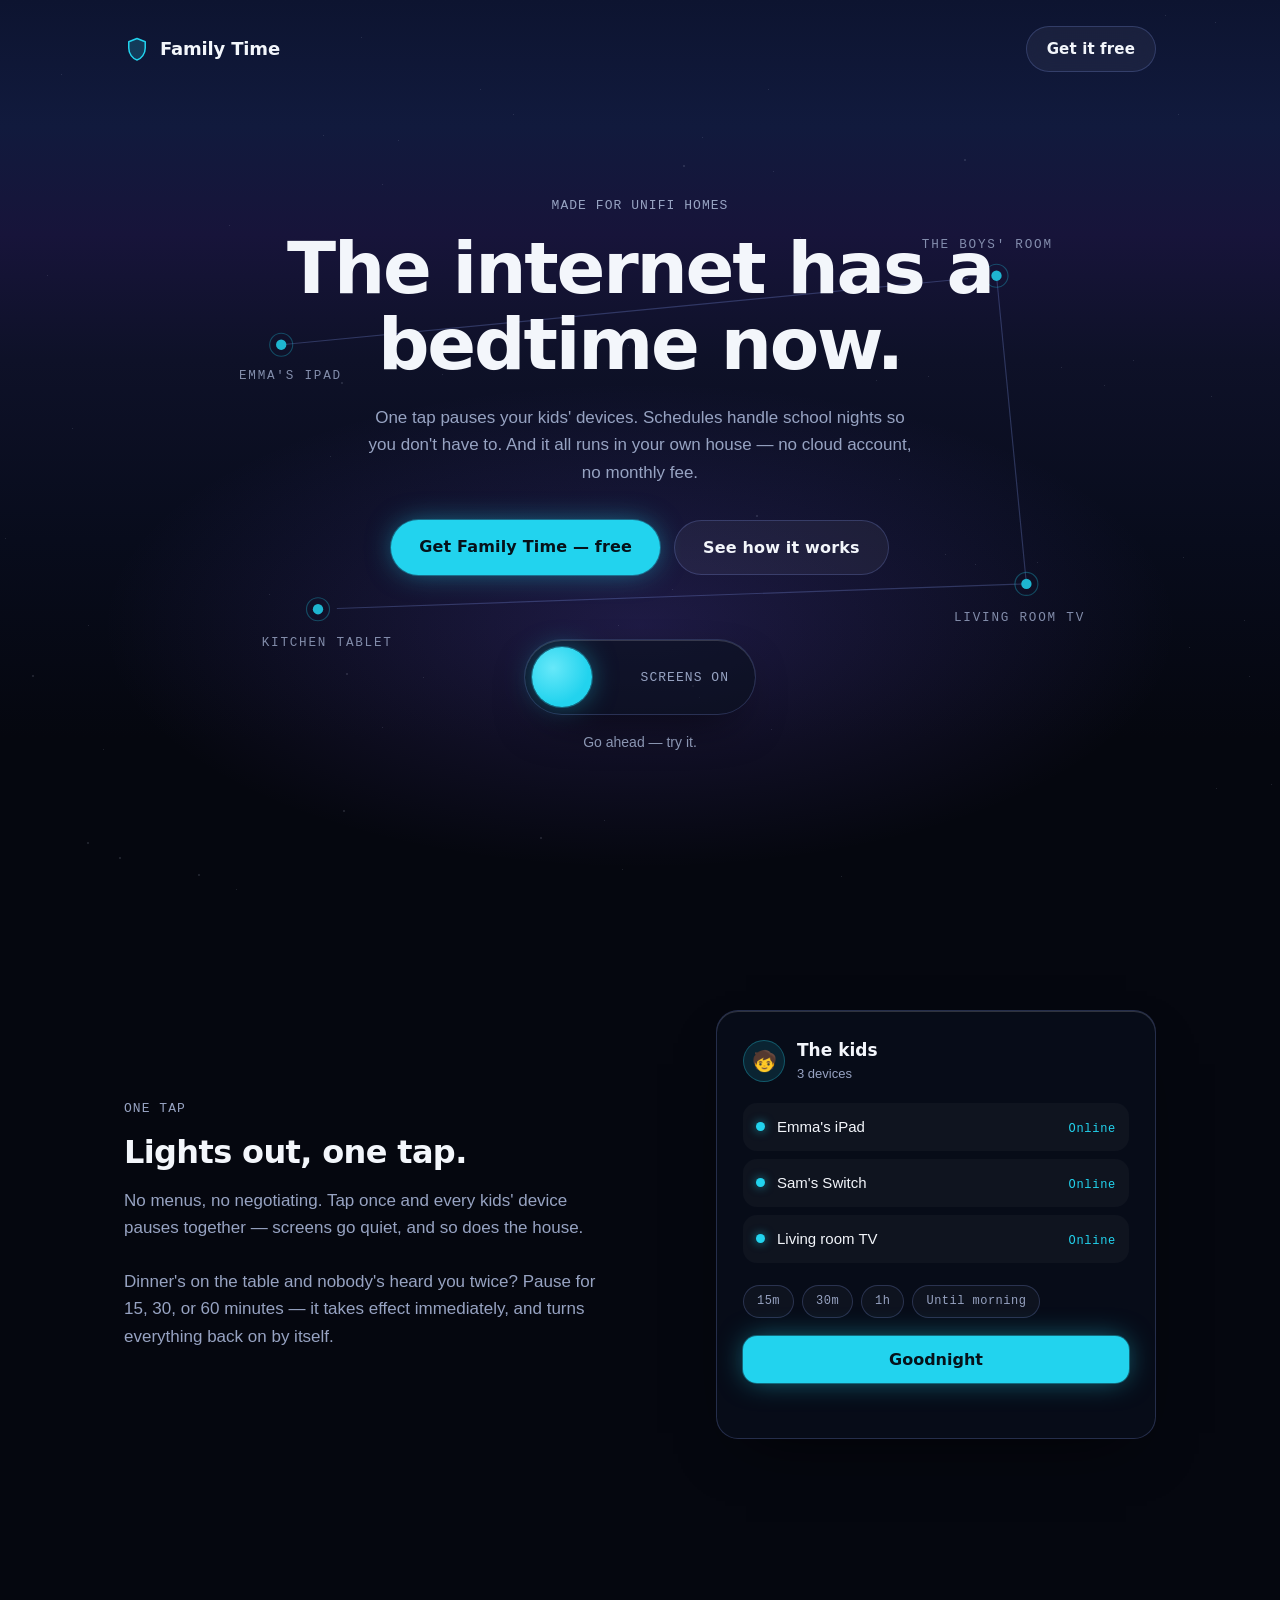
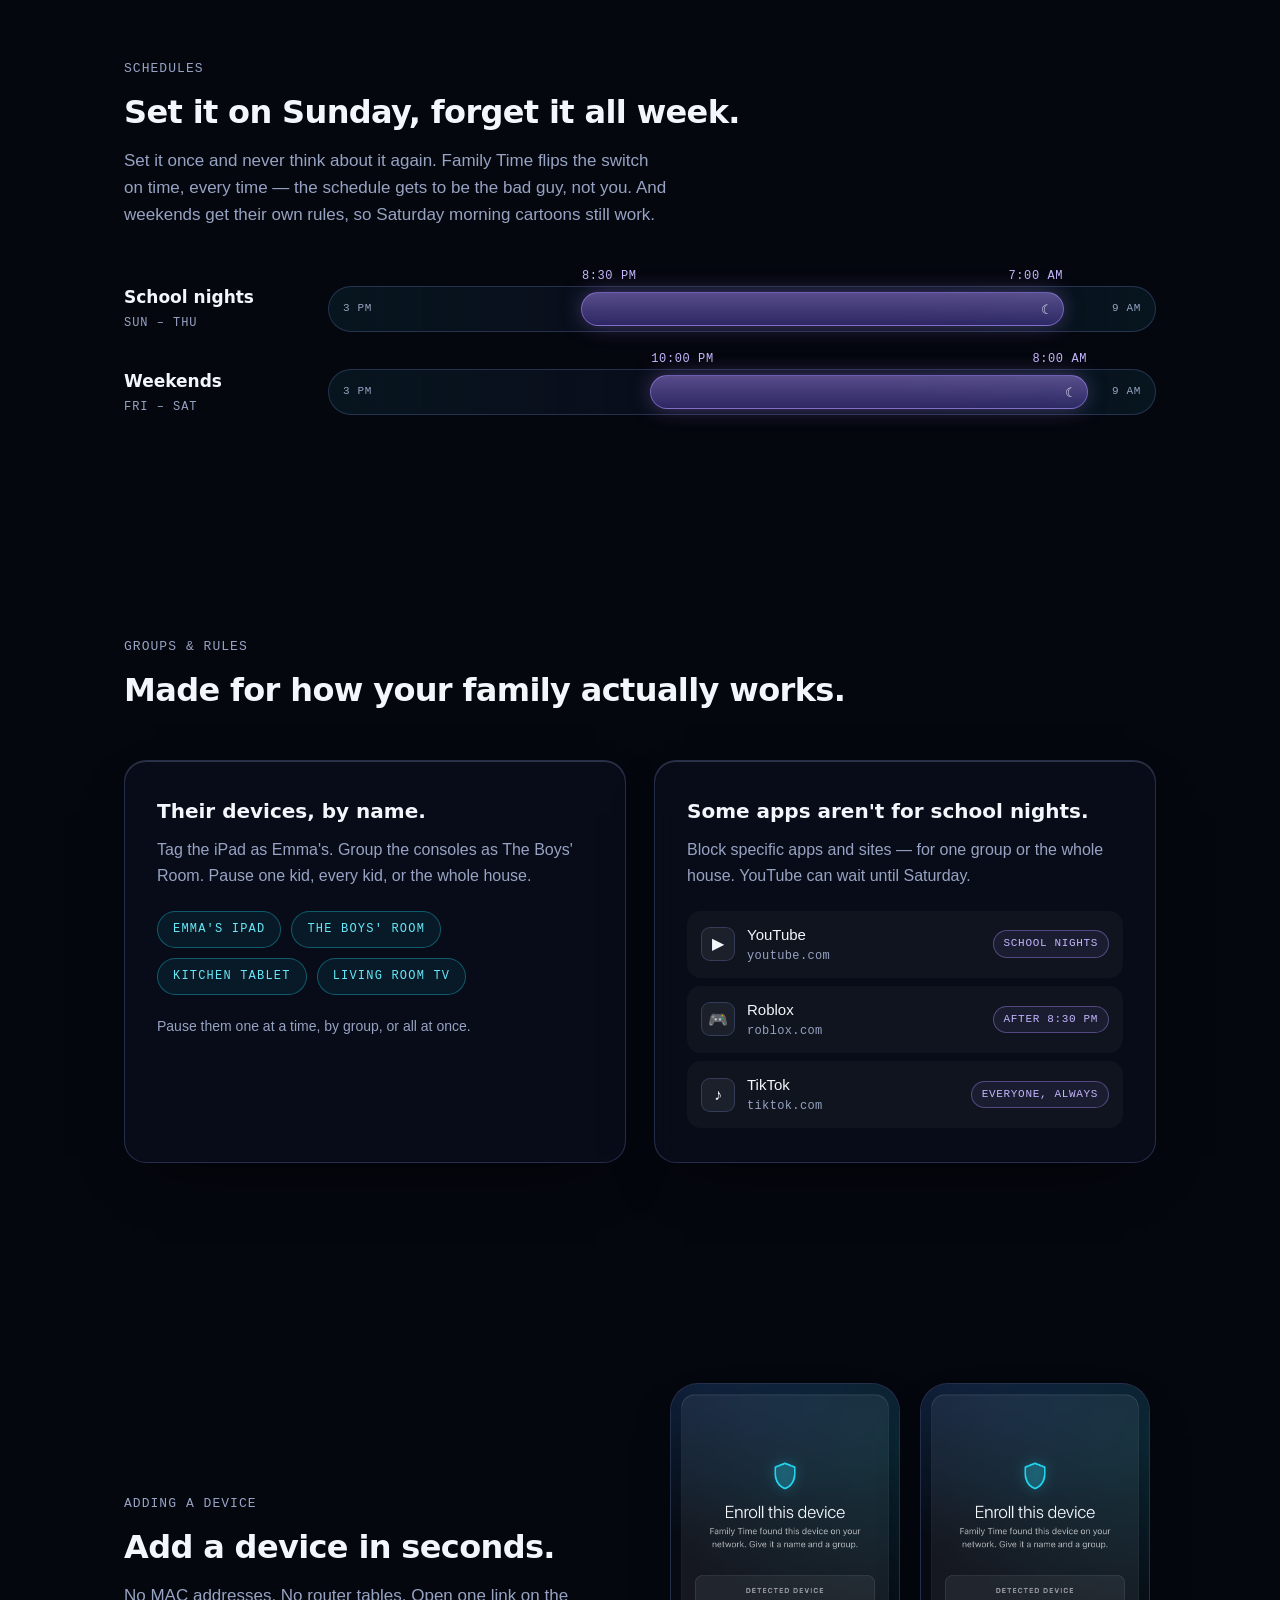
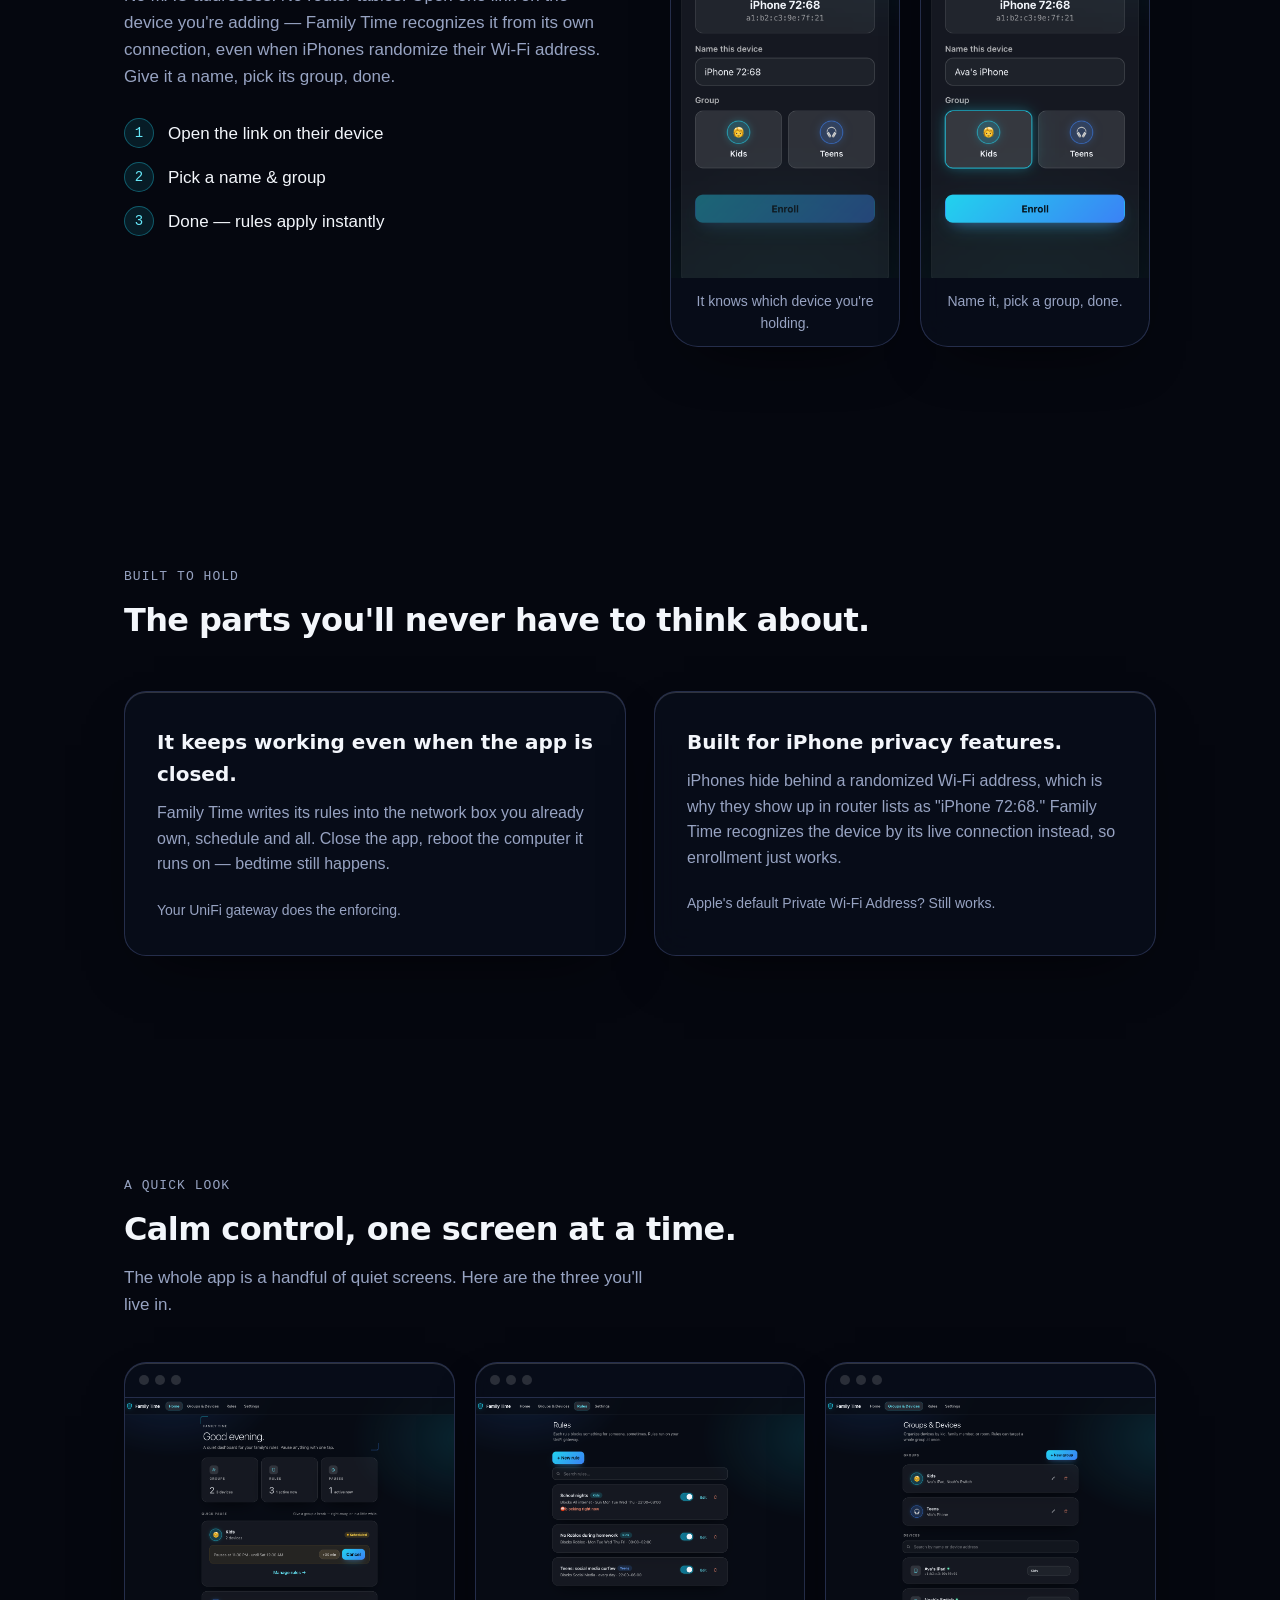
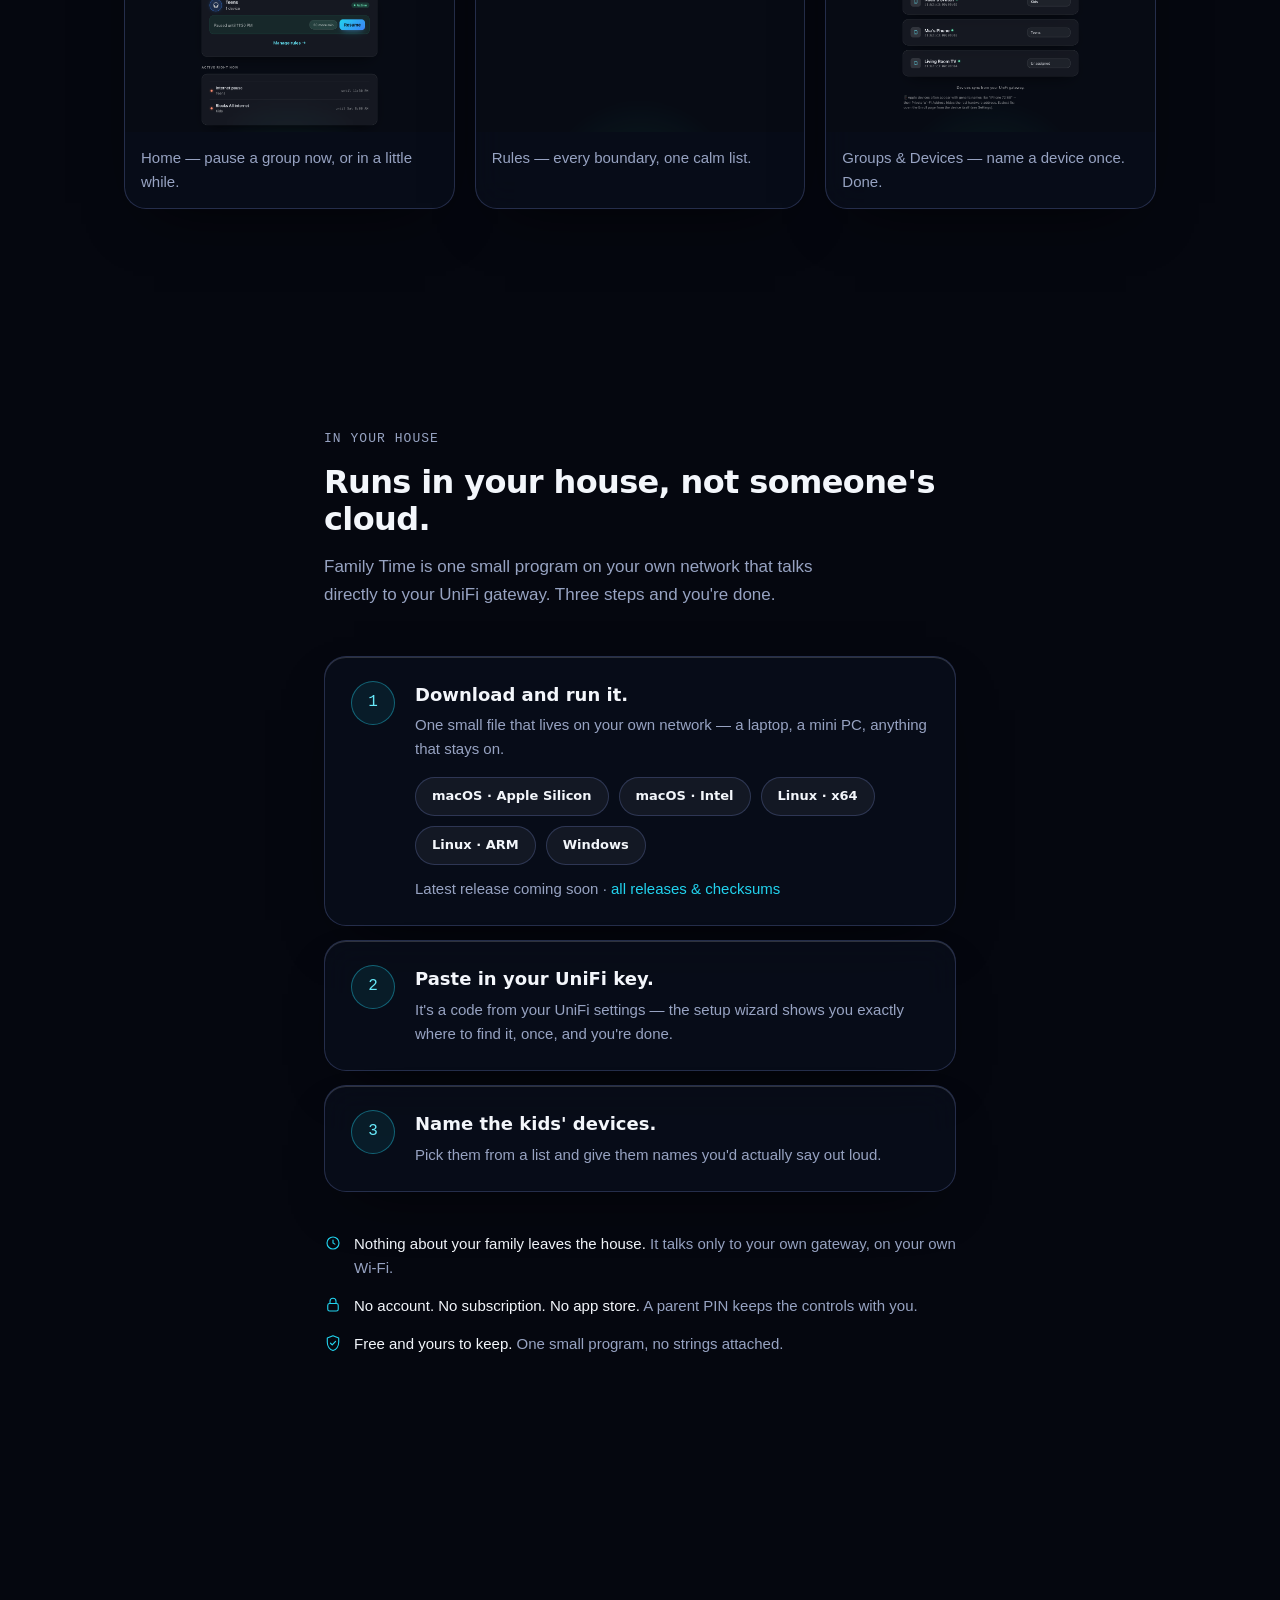
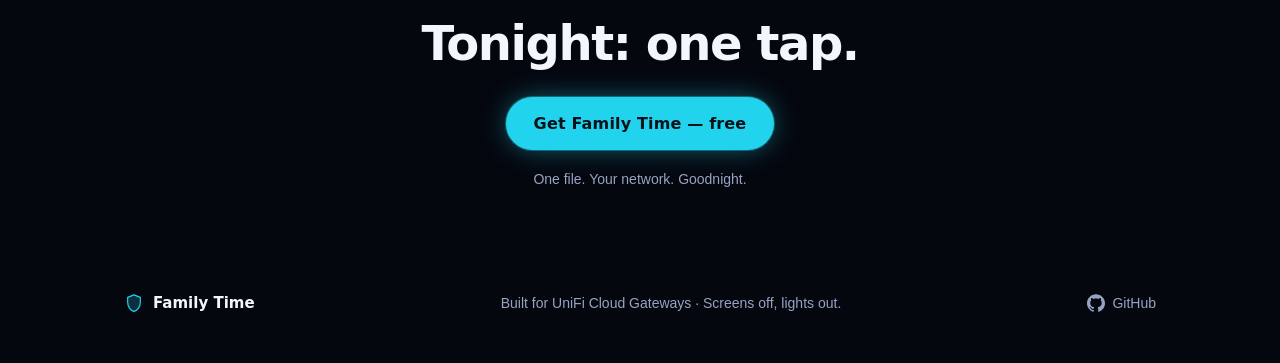
==== commit 6cc8a7d8: "Add GoReleaser release process with landing page link updates Tag pushes (v*) build per-OS archives " ====
--- a/landing/index.html
+++ b/landing/index.html
@@ -118,6 +118,19 @@
 a:focus-visible,button:focus-visible{outline:2px solid var(--cyan);outline-offset:3px;border-radius:8px}
 .btn:focus-visible{border-radius:999px}
 
+/* download links */
+.dl-row{display:flex;flex-wrap:wrap;gap:10px;margin-top:16px}
+.dl-btn{
+  font-family:var(--font-display);font-weight:600;font-size:.8125rem;
+  color:var(--text);text-decoration:none;border-radius:999px;padding:8px 16px;
+  background:rgba(255,255,255,.05);border:1px solid var(--edge);
+  transition:border-color .2s ease,transform .2s ease;
+}
+.dl-btn:hover{border-color:rgba(34,211,238,.5);transform:translateY(-1px)}
+.dl-note{font-size:.8125rem;color:var(--dim);margin-top:12px}
+.dl-note a{color:var(--cyan);text-decoration:none}
+.dl-note a:hover{text-decoration:underline}
+
 /* ---------- nav ---------- */
 nav{position:absolute;top:0;left:0;right:0;z-index:10;padding:26px 0}
 nav .wrap{display:flex;align-items:center;justify-content:space-between}
@@ -352,6 +365,9 @@
 footer p{font-size:.875rem;color:var(--dim)}
 footer .fbrand{display:flex;align-items:center;gap:9px}
 footer .fbrand span{font-family:var(--font-display);font-weight:600;font-size:.9375rem;color:var(--text)}
+footer .f-git{display:flex;align-items:center;gap:7px;font-size:.875rem;color:var(--dim);text-decoration:none;transition:color .2s ease}
+footer .f-git:hover{color:var(--text)}
+footer .f-git svg{fill:currentColor}
 
 /* ---------- reveal on load / scroll ---------- */
 @keyframes fadeUp{from{opacity:0;transform:translateY(8px)}to{opacity:1;transform:none}}
@@ -673,6 +689,14 @@
         <div>
           <h3>Download and run it.</h3>
           <p>One small file that lives on your own network — a laptop, a mini PC, anything that stays on.</p>
+          <div class="dl-row">
+            <a class="dl-btn" data-download="darwin-arm64" href="https://github.com/dsandor/familytime/releases/latest">macOS · Apple Silicon</a>
+            <a class="dl-btn" data-download="darwin-amd64" href="https://github.com/dsandor/familytime/releases/latest">macOS · Intel</a>
+            <a class="dl-btn" data-download="linux-amd64" href="https://github.com/dsandor/familytime/releases/latest">Linux · x64</a>
+            <a class="dl-btn" data-download="linux-arm64" href="https://github.com/dsandor/familytime/releases/latest">Linux · ARM</a>
+            <a class="dl-btn" data-download="windows-amd64" href="https://github.com/dsandor/familytime/releases/latest">Windows</a>
+          </div>
+          <p class="dl-note">Latest release <span id="dl-version">coming soon</span> · <a href="https://github.com/dsandor/familytime/releases">all releases &amp; checksums</a></p>
         </div>
       </div>
       <div class="step glass">
@@ -714,6 +738,10 @@
       <span>Family Time</span>
     </div>
     <p>Built for UniFi Cloud Gateways · Screens off, lights out.</p>
+    <a class="f-git" href="https://github.com/dsandor/familytime" aria-label="Family Time on GitHub">
+      <svg viewBox="0 0 24 24" width="18" height="18" aria-hidden="true"><path d="M12 .297c-6.63 0-12 5.373-12 12 0 5.303 3.438 9.8 8.205 11.385.6.113.82-.258.82-.577 0-.285-.01-1.04-.015-2.04-3.338.724-4.042-1.61-4.042-1.61C4.422 18.07 3.633 17.7 3.633 17.7c-1.087-.744.084-.729.084-.729 1.205.084 1.838 1.236 1.838 1.236 1.07 1.835 2.809 1.305 3.495.998.108-.776.417-1.305.76-1.605-2.665-.3-5.466-1.332-5.466-5.93 0-1.31.465-2.38 1.235-3.22-.135-.303-.54-1.523.105-3.176 0 0 1.005-.322 3.3 1.23.96-.267 1.98-.399 3-.405 1.02.006 2.04.138 3 .405 2.28-1.552 3.285-1.23 3.285-1.23.645 1.653.24 2.873.12 3.176.765.84 1.23 1.91 1.23 3.22 0 4.61-2.805 5.625-5.475 5.92.42.36.81 1.096.81 2.22 0 1.606-.015 2.896-.015 3.286 0 .315.21.69.825.57C20.565 22.092 24 17.592 24 12.297c0-6.627-5.373-12-12-12"/></svg>
+      <span>GitHub</span>
+    </a>
   </div>
 </footer>
 
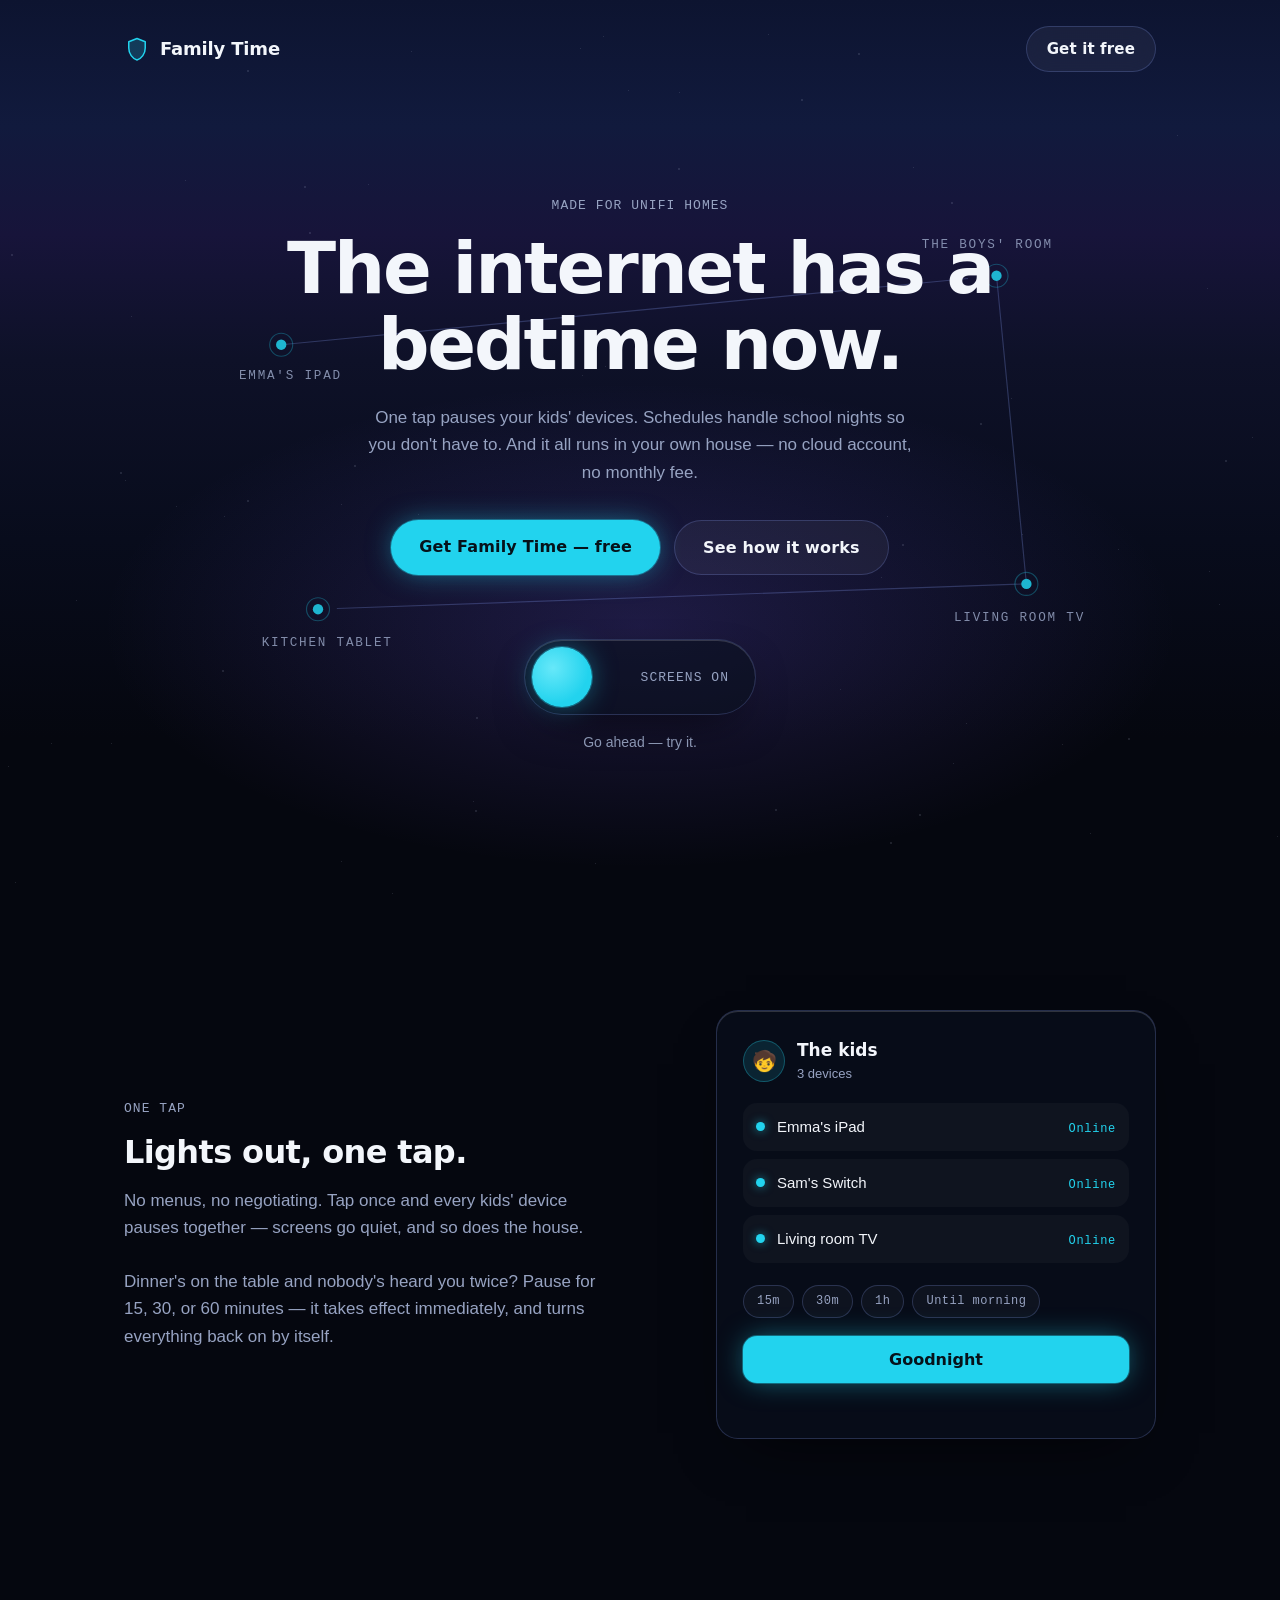
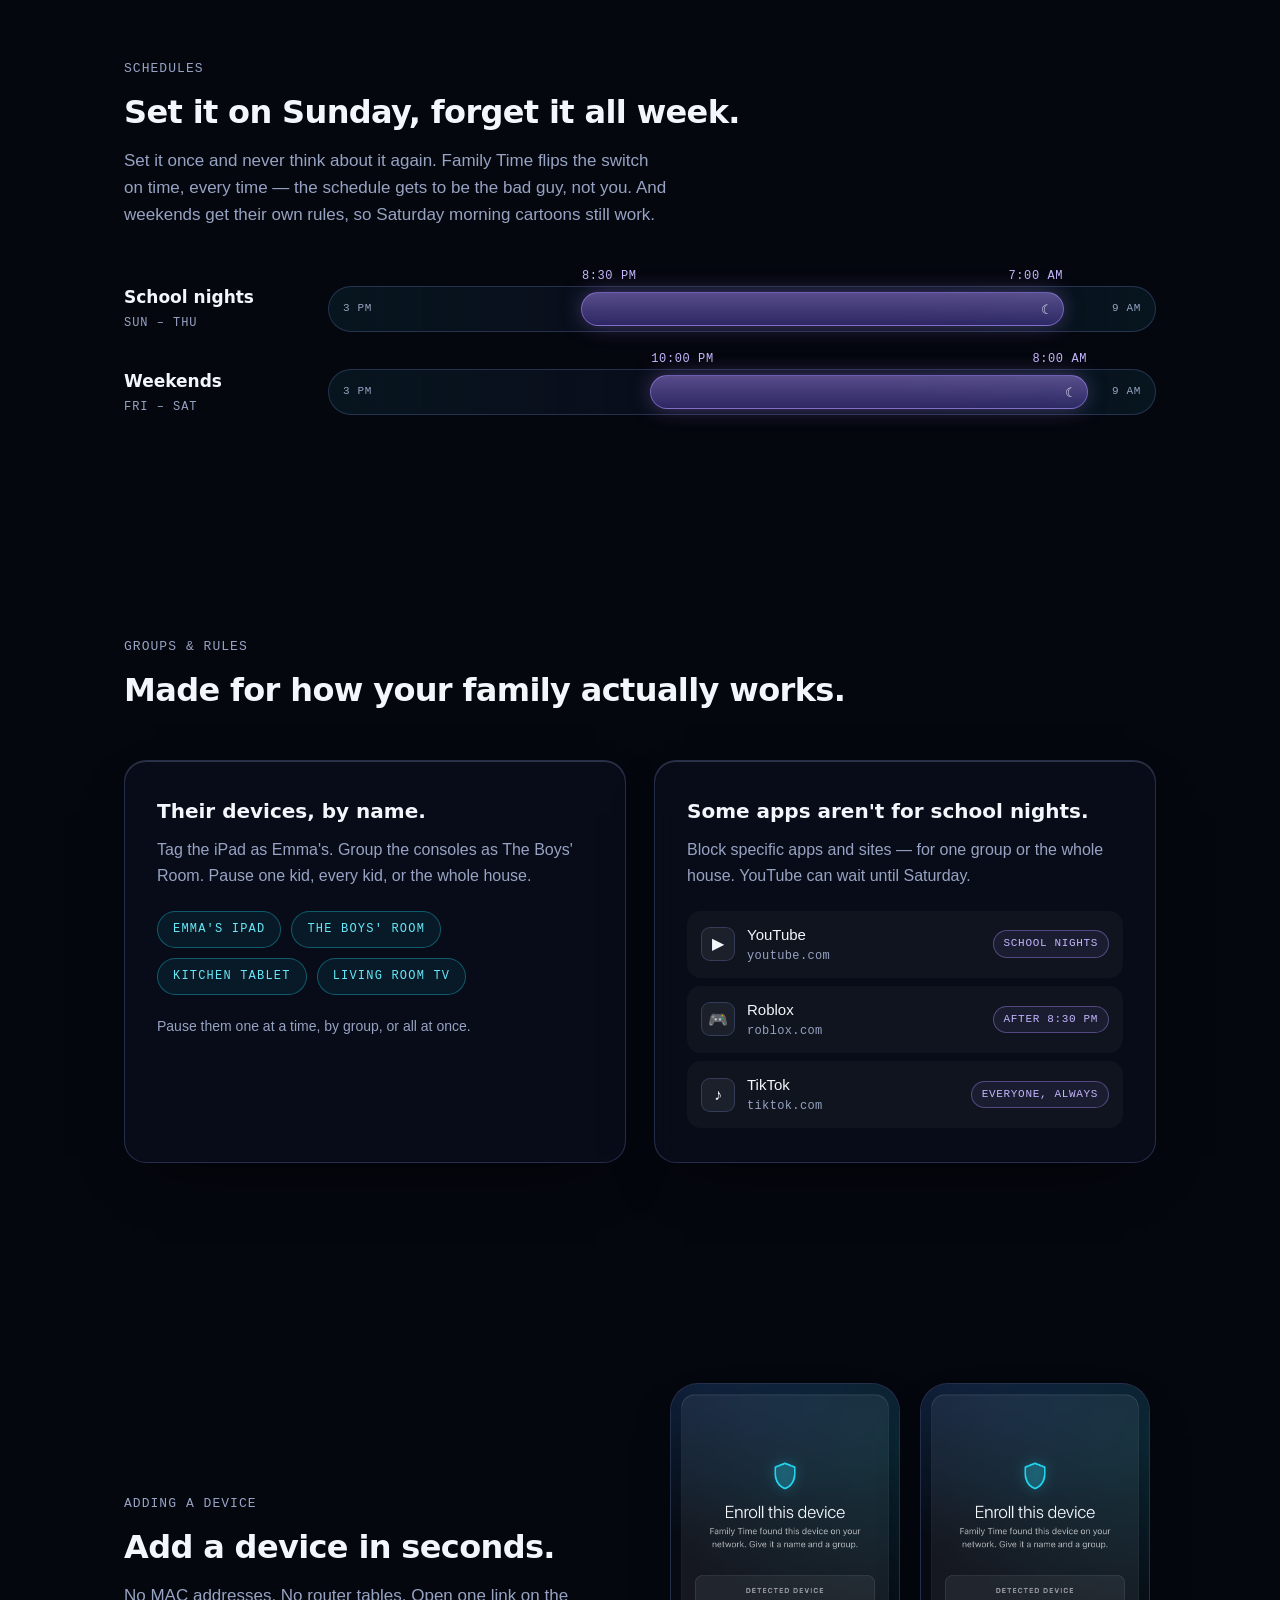
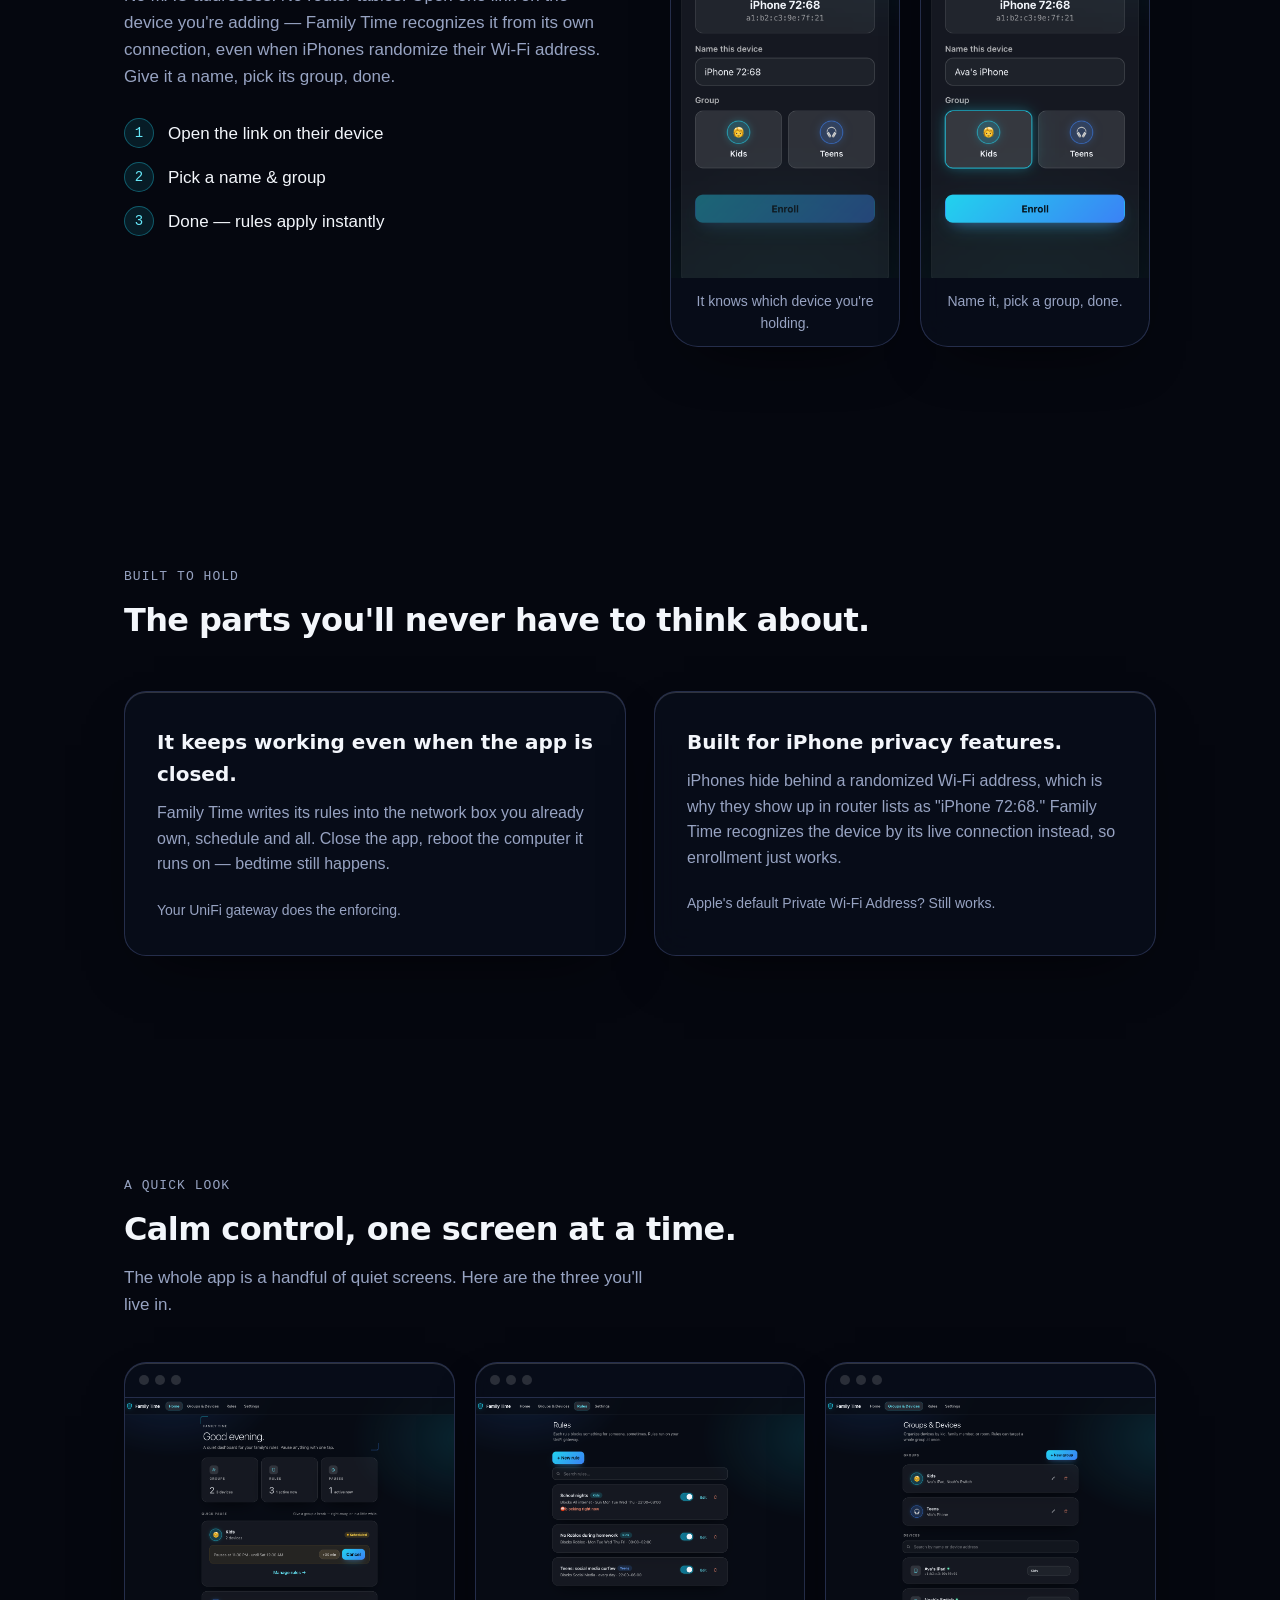
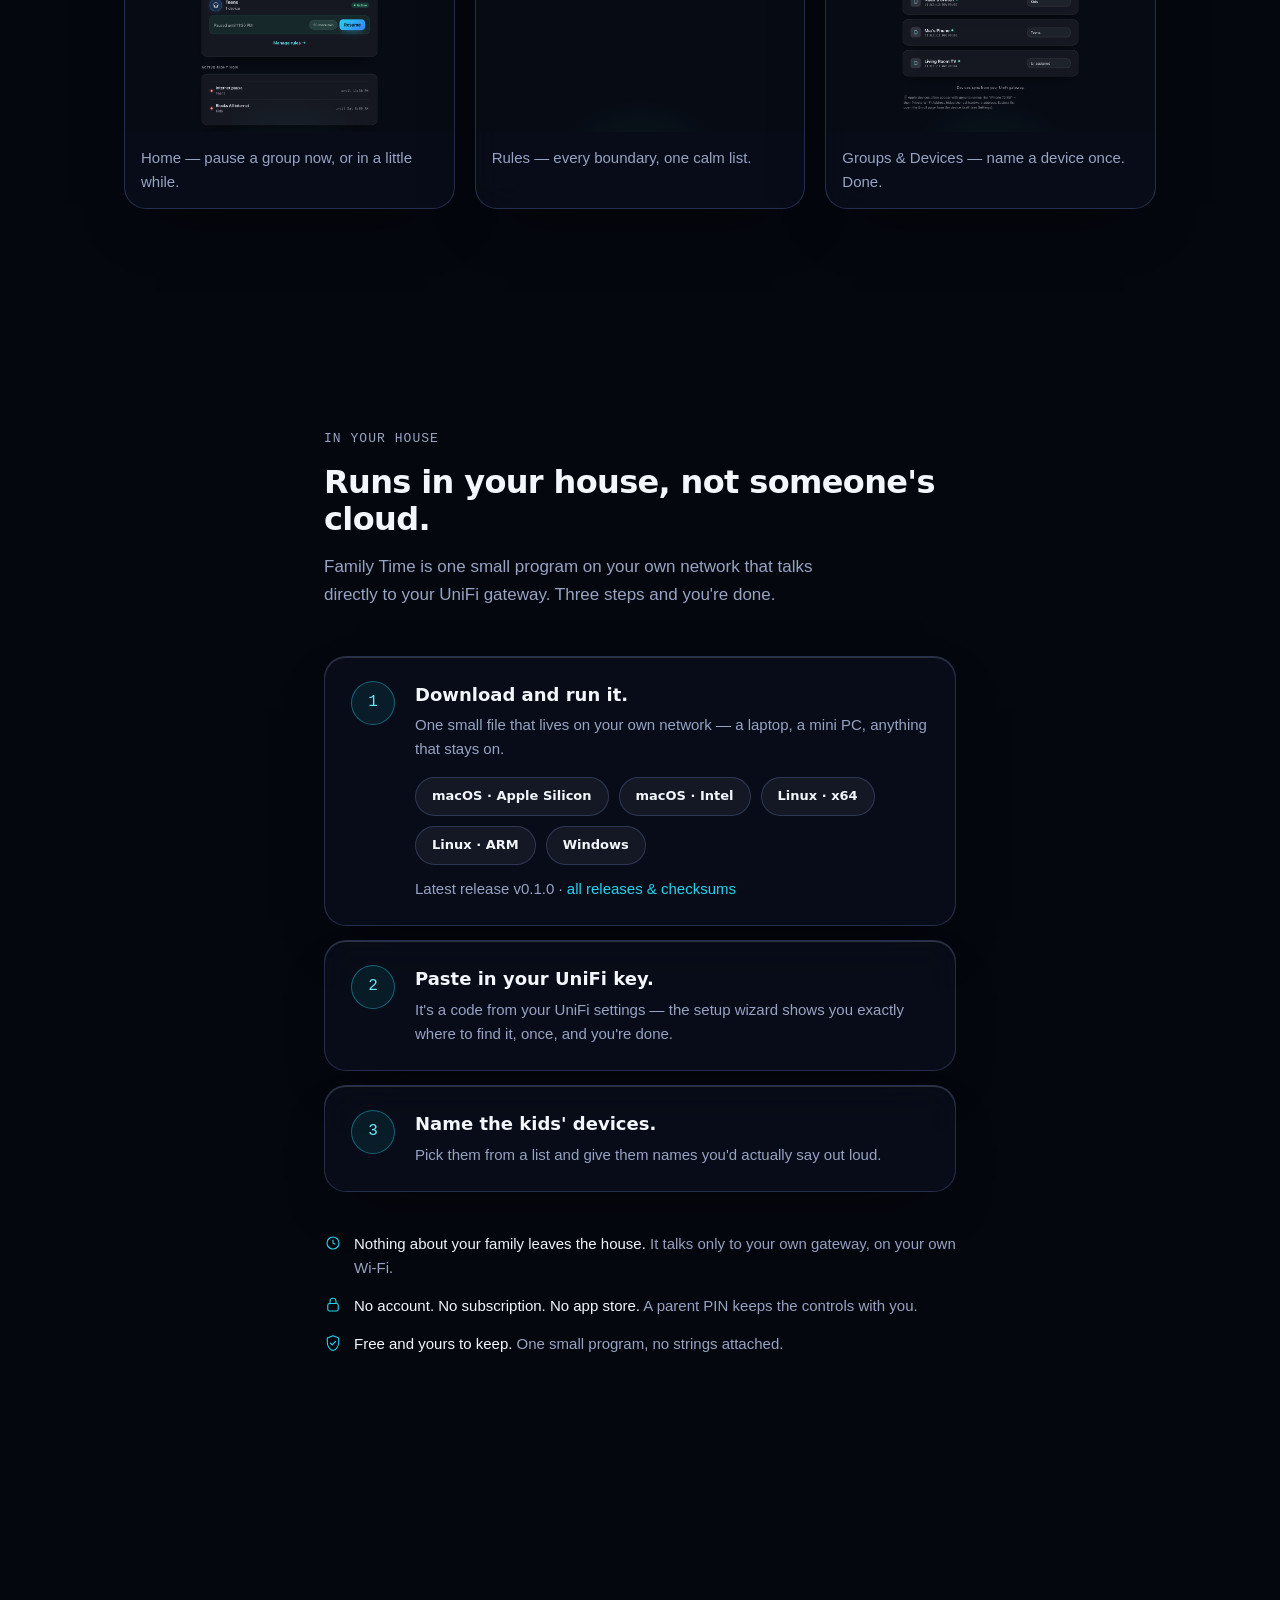
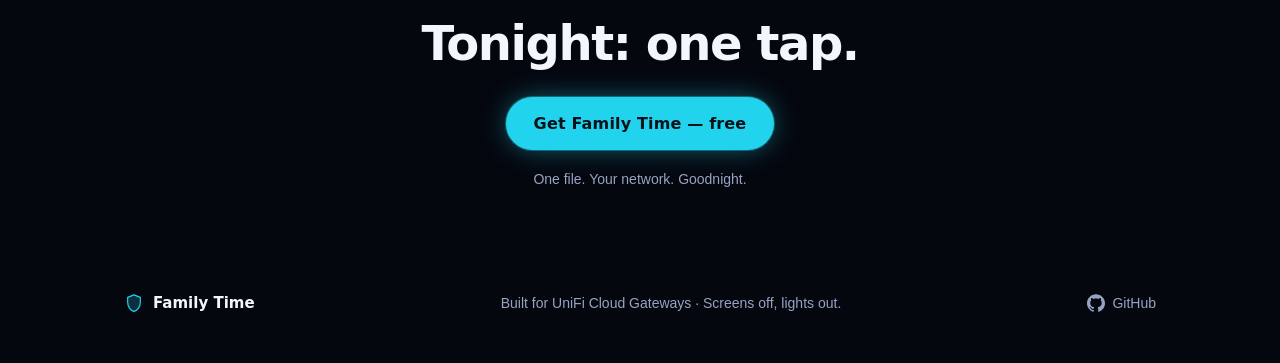
==== commit c8a43763: "Point landing downloads at v0.1.0" ====
--- a/landing/index.html
+++ b/landing/index.html
@@ -690,13 +690,13 @@
           <h3>Download and run it.</h3>
           <p>One small file that lives on your own network — a laptop, a mini PC, anything that stays on.</p>
           <div class="dl-row">
-            <a class="dl-btn" data-download="darwin-arm64" href="https://github.com/dsandor/familytime/releases/latest">macOS · Apple Silicon</a>
-            <a class="dl-btn" data-download="darwin-amd64" href="https://github.com/dsandor/familytime/releases/latest">macOS · Intel</a>
-            <a class="dl-btn" data-download="linux-amd64" href="https://github.com/dsandor/familytime/releases/latest">Linux · x64</a>
-            <a class="dl-btn" data-download="linux-arm64" href="https://github.com/dsandor/familytime/releases/latest">Linux · ARM</a>
-            <a class="dl-btn" data-download="windows-amd64" href="https://github.com/dsandor/familytime/releases/latest">Windows</a>
+            <a class="dl-btn" data-download="darwin-arm64" href="https://github.com/dsandor/familytime/releases/download/v0.1.0/familytime_0.1.0_darwin_arm64.tar.gz">macOS · Apple Silicon</a>
+            <a class="dl-btn" data-download="darwin-amd64" href="https://github.com/dsandor/familytime/releases/download/v0.1.0/familytime_0.1.0_darwin_amd64.tar.gz">macOS · Intel</a>
+            <a class="dl-btn" data-download="linux-amd64" href="https://github.com/dsandor/familytime/releases/download/v0.1.0/familytime_0.1.0_linux_amd64.tar.gz">Linux · x64</a>
+            <a class="dl-btn" data-download="linux-arm64" href="https://github.com/dsandor/familytime/releases/download/v0.1.0/familytime_0.1.0_linux_arm64.tar.gz">Linux · ARM</a>
+            <a class="dl-btn" data-download="windows-amd64" href="https://github.com/dsandor/familytime/releases/download/v0.1.0/familytime_0.1.0_windows_amd64.zip">Windows</a>
           </div>
-          <p class="dl-note">Latest release <span id="dl-version">coming soon</span> · <a href="https://github.com/dsandor/familytime/releases">all releases &amp; checksums</a></p>
+          <p class="dl-note">Latest release <span id="dl-version">v0.1.0</span> · <a href="https://github.com/dsandor/familytime/releases">all releases &amp; checksums</a></p>
         </div>
       </div>
       <div class="step glass">
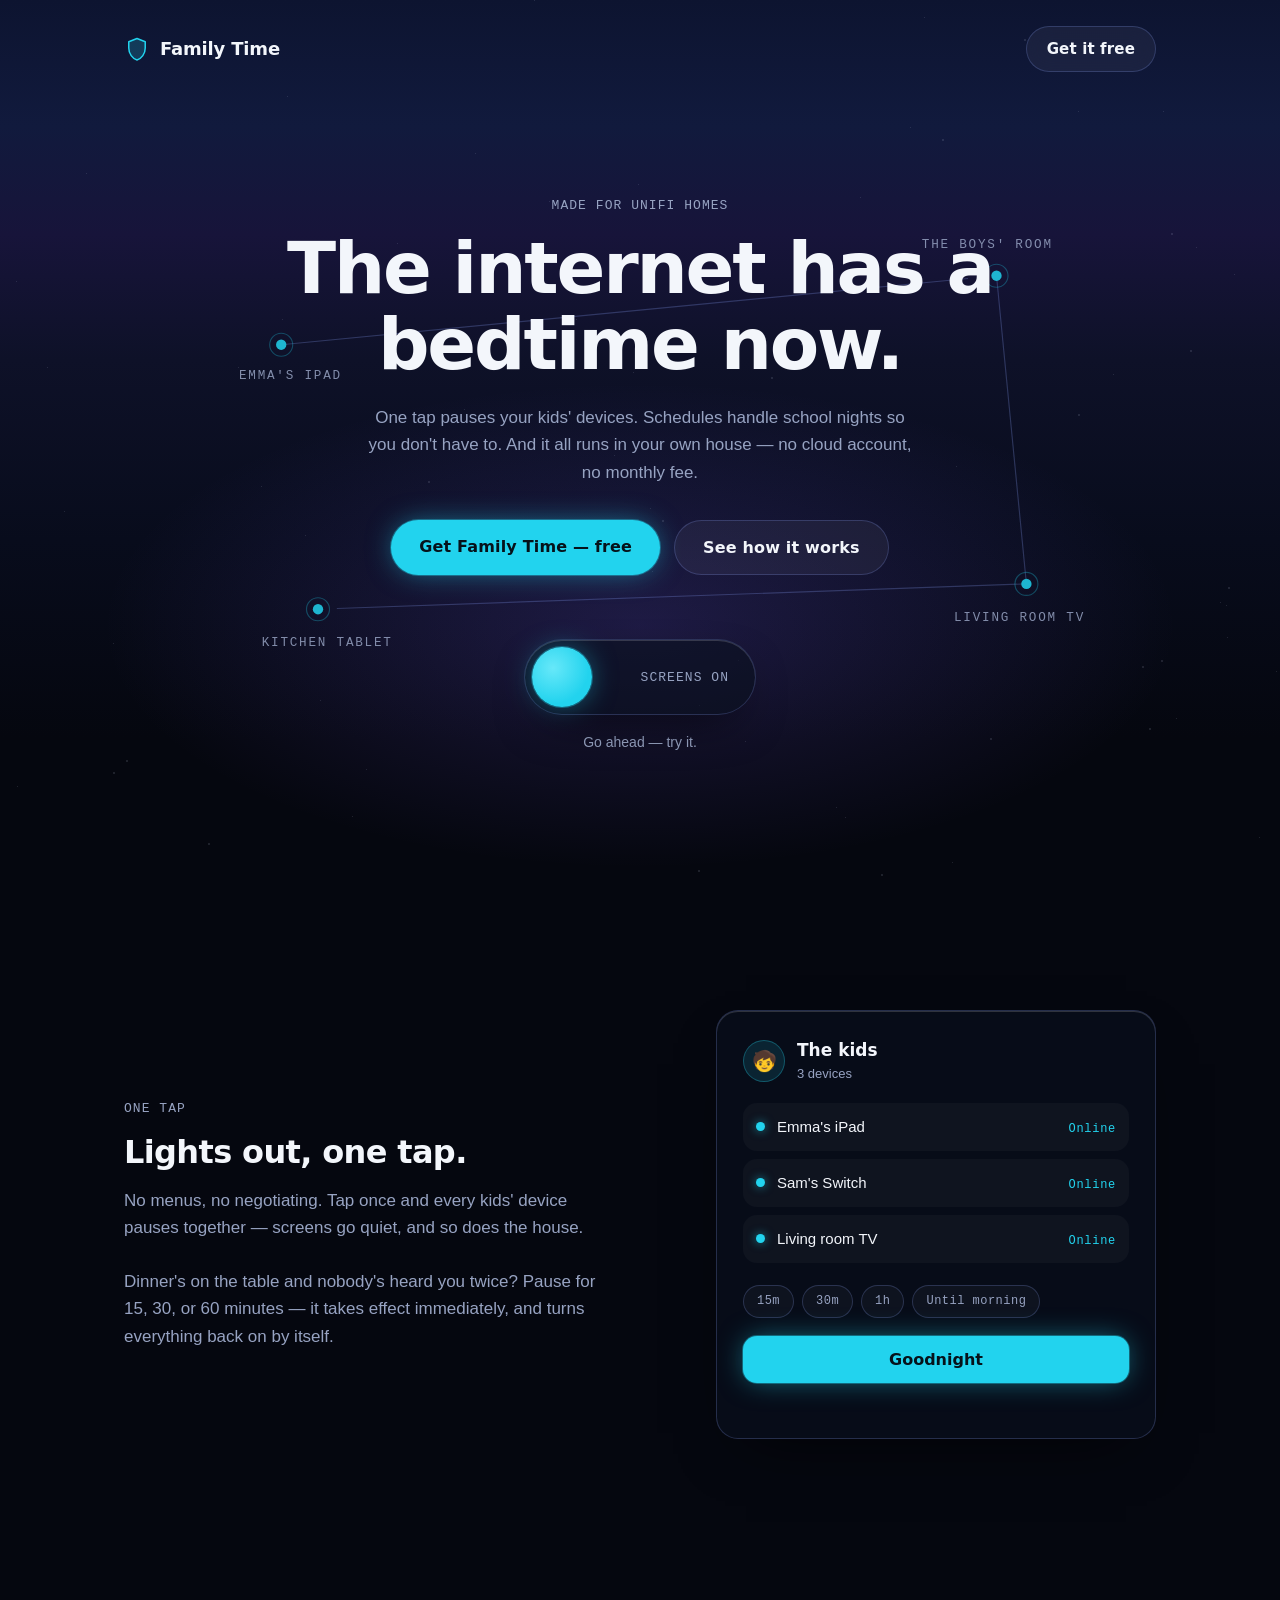
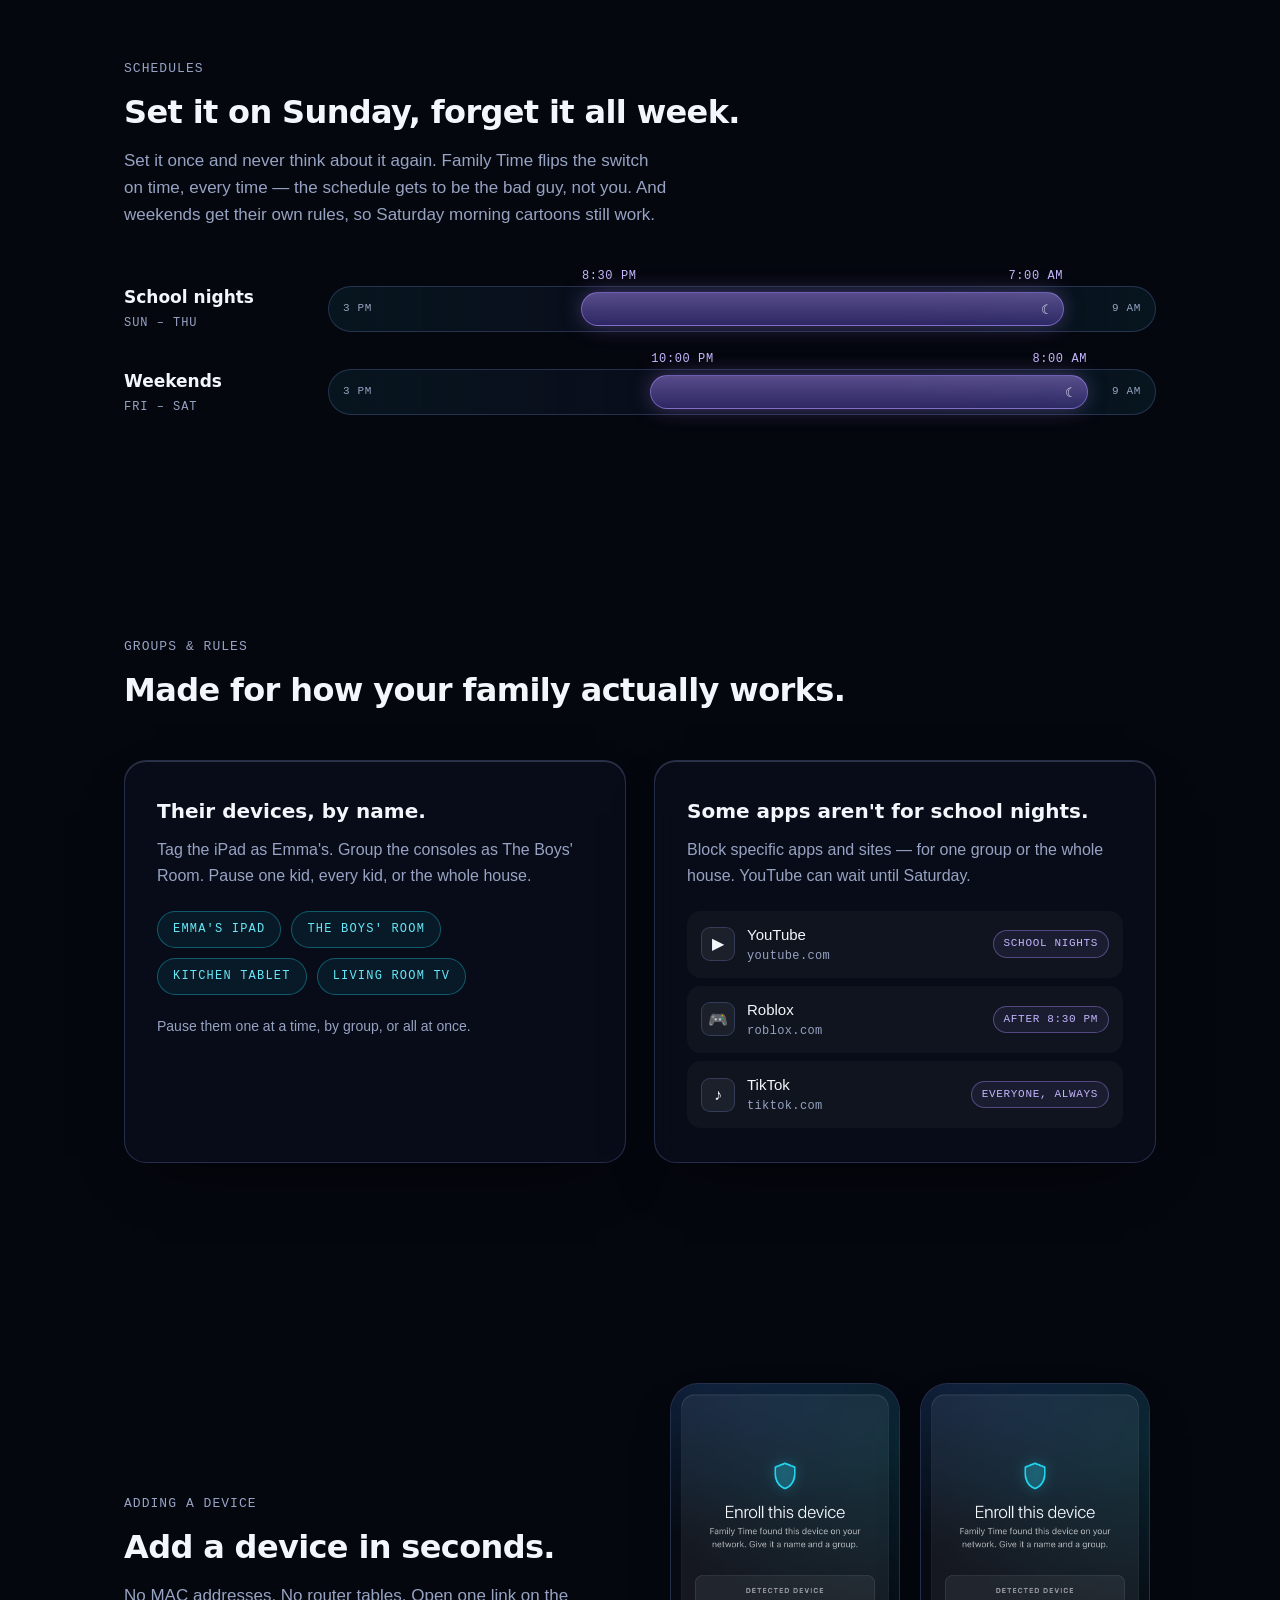
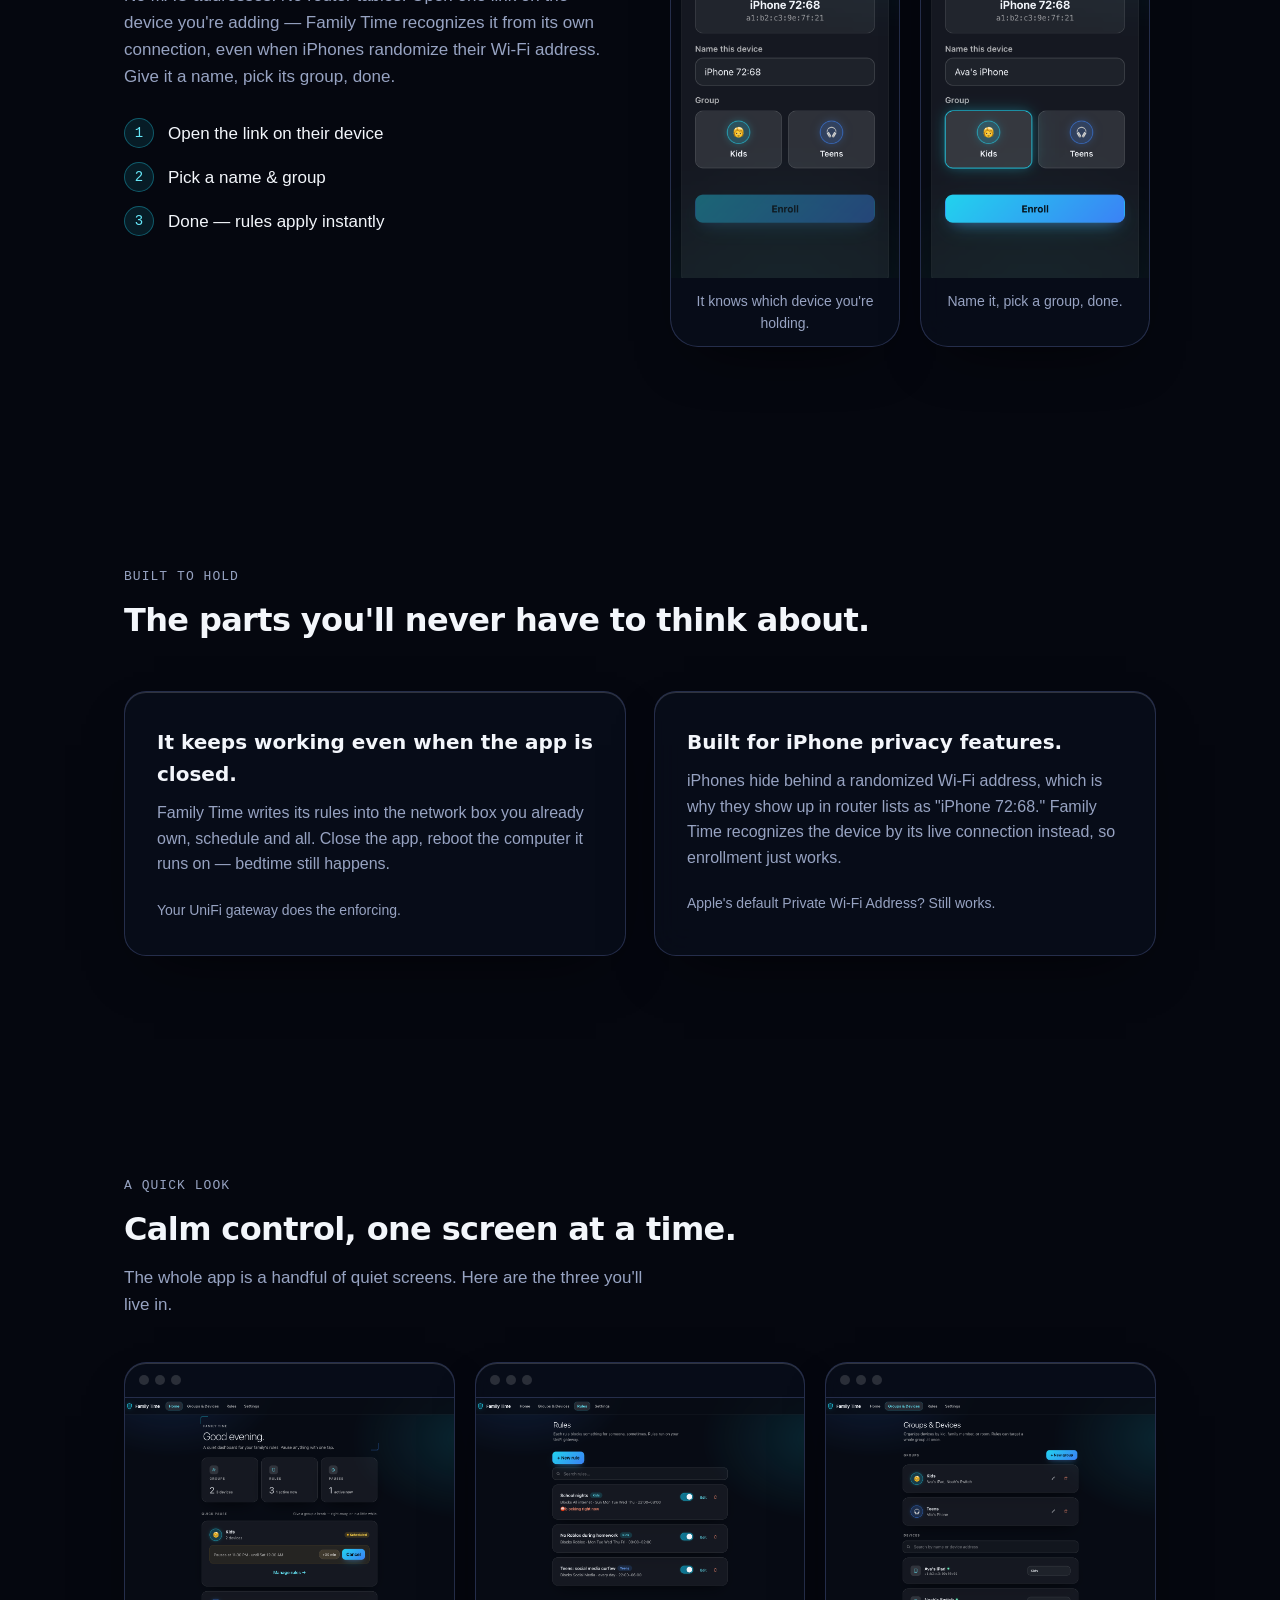
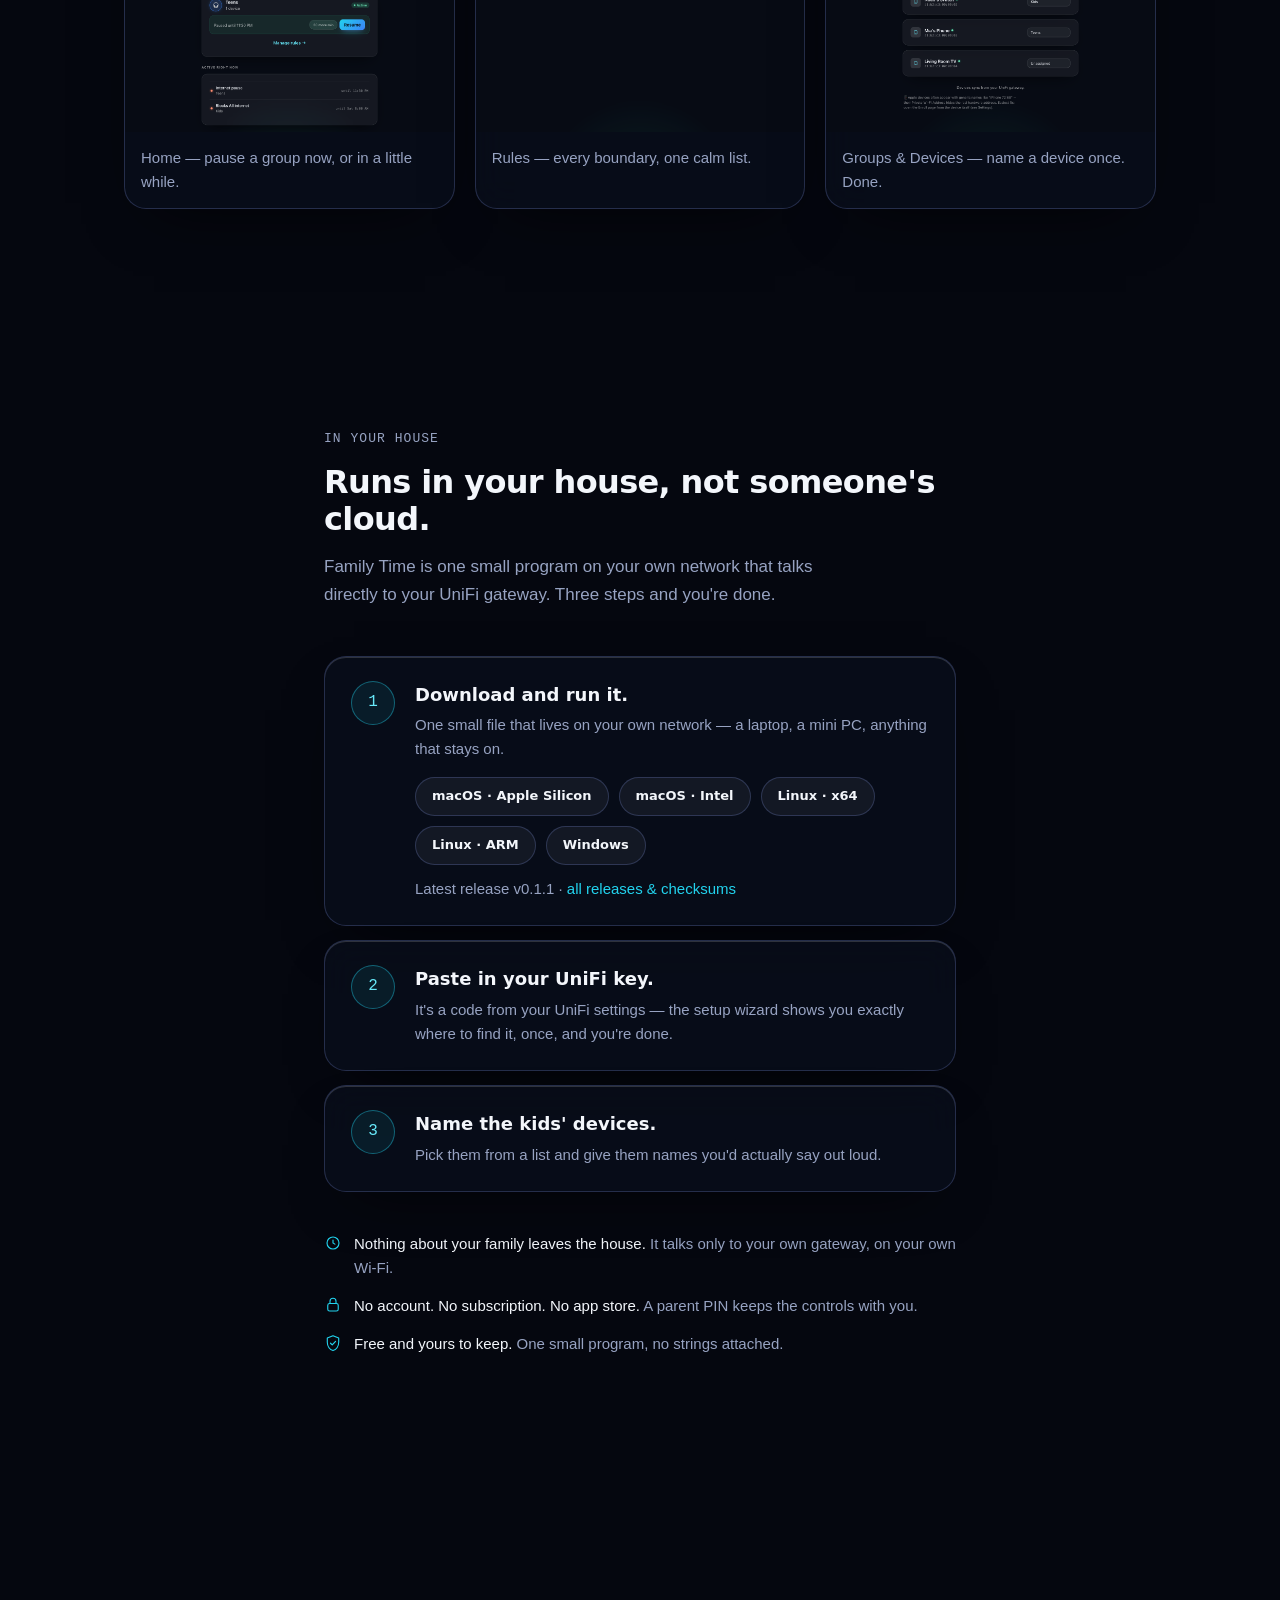
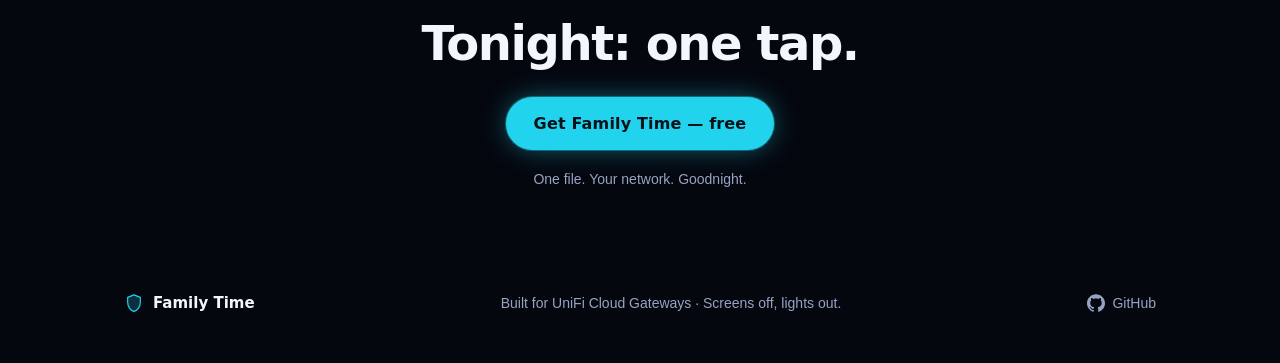
==== commit 44e843d0: "Point landing downloads at v0.1.1" ====
--- a/landing/index.html
+++ b/landing/index.html
@@ -690,13 +690,13 @@
           <h3>Download and run it.</h3>
           <p>One small file that lives on your own network — a laptop, a mini PC, anything that stays on.</p>
           <div class="dl-row">
-            <a class="dl-btn" data-download="darwin-arm64" href="https://github.com/dsandor/familytime/releases/download/v0.1.0/familytime_0.1.0_darwin_arm64.tar.gz">macOS · Apple Silicon</a>
-            <a class="dl-btn" data-download="darwin-amd64" href="https://github.com/dsandor/familytime/releases/download/v0.1.0/familytime_0.1.0_darwin_amd64.tar.gz">macOS · Intel</a>
-            <a class="dl-btn" data-download="linux-amd64" href="https://github.com/dsandor/familytime/releases/download/v0.1.0/familytime_0.1.0_linux_amd64.tar.gz">Linux · x64</a>
-            <a class="dl-btn" data-download="linux-arm64" href="https://github.com/dsandor/familytime/releases/download/v0.1.0/familytime_0.1.0_linux_arm64.tar.gz">Linux · ARM</a>
-            <a class="dl-btn" data-download="windows-amd64" href="https://github.com/dsandor/familytime/releases/download/v0.1.0/familytime_0.1.0_windows_amd64.zip">Windows</a>
+            <a class="dl-btn" data-download="darwin-arm64" href="https://github.com/dsandor/familytime/releases/download/v0.1.1/familytime_0.1.1_darwin_arm64.tar.gz">macOS · Apple Silicon</a>
+            <a class="dl-btn" data-download="darwin-amd64" href="https://github.com/dsandor/familytime/releases/download/v0.1.1/familytime_0.1.1_darwin_amd64.tar.gz">macOS · Intel</a>
+            <a class="dl-btn" data-download="linux-amd64" href="https://github.com/dsandor/familytime/releases/download/v0.1.1/familytime_0.1.1_linux_amd64.tar.gz">Linux · x64</a>
+            <a class="dl-btn" data-download="linux-arm64" href="https://github.com/dsandor/familytime/releases/download/v0.1.1/familytime_0.1.1_linux_arm64.tar.gz">Linux · ARM</a>
+            <a class="dl-btn" data-download="windows-amd64" href="https://github.com/dsandor/familytime/releases/download/v0.1.1/familytime_0.1.1_windows_amd64.zip">Windows</a>
           </div>
-          <p class="dl-note">Latest release <span id="dl-version">v0.1.0</span> · <a href="https://github.com/dsandor/familytime/releases">all releases &amp; checksums</a></p>
+          <p class="dl-note">Latest release <span id="dl-version">v0.1.1</span> · <a href="https://github.com/dsandor/familytime/releases">all releases &amp; checksums</a></p>
         </div>
       </div>
       <div class="step glass">
